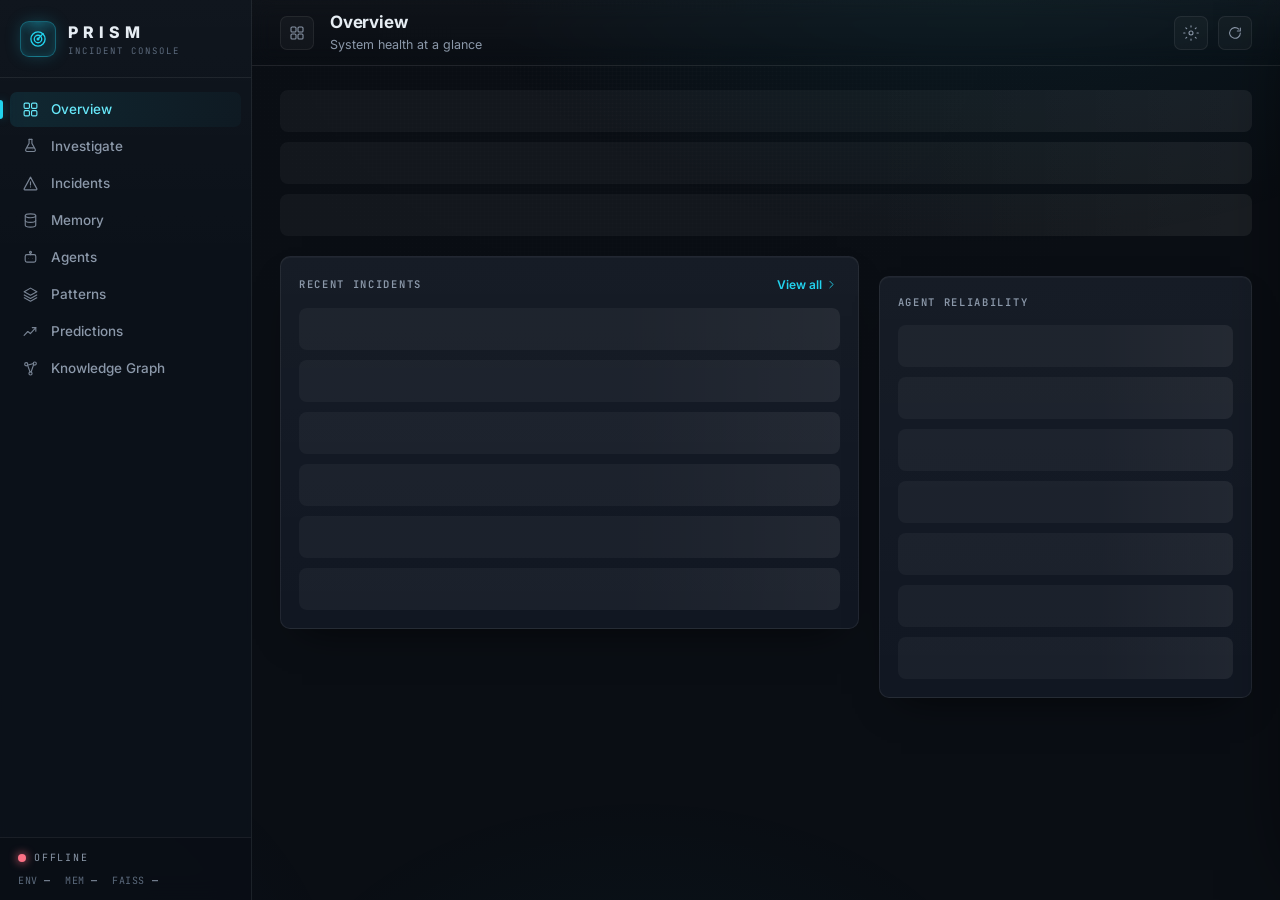
==== static/index.html @ fb2751cb "Initial commit with production hardening, job queue, and database migrations" ====
<!doctype html>
<html lang="en">
<head>
<meta charset="utf-8">
<meta name="viewport" content="width=device-width, initial-scale=1">
<title>PRISM — Incident Command Console</title>
<link rel="icon" href="data:image/svg+xml,%3Csvg xmlns='http://www.w3.org/2000/svg' viewBox='0 0 32 32'%3E%3Crect width='32' height='32' rx='7' fill='%230a0e14'/%3E%3Ccircle cx='16' cy='16' r='8.5' fill='none' stroke='%2322d3ee' stroke-width='2'/%3E%3Ccircle cx='16' cy='16' r='3' fill='%2322d3ee'/%3E%3C/svg%3E">
<link rel="preconnect" href="https://fonts.googleapis.com">
<link rel="preconnect" href="https://fonts.gstatic.com" crossorigin>
<link href="https://fonts.googleapis.com/css2?family=Inter:wght@400;500;600;700;800&family=JetBrains+Mono:wght@400;500;600;700&display=swap" rel="stylesheet">
<link rel="stylesheet" href="/static/styles.css">
</head>
<body>

<svg xmlns="http://www.w3.org/2000/svg" class="icons-def" aria-hidden="true">
  <symbol id="i-radar" viewBox="0 0 24 24">
    <circle cx="12" cy="12" r="8.5"/><circle cx="12" cy="12" r="4.5"/><circle cx="12" cy="12" r="1"/>
    <path d="M12 12 18 5.5"/>
  </symbol>
  <symbol id="i-overview" viewBox="0 0 24 24">
    <rect x="3" y="3" width="7.5" height="7.5" rx="1.6"/><rect x="13.5" y="3" width="7.5" height="7.5" rx="1.6"/>
    <rect x="3" y="13.5" width="7.5" height="7.5" rx="1.6"/><rect x="13.5" y="13.5" width="7.5" height="7.5" rx="1.6"/>
  </symbol>
  <symbol id="i-investigate" viewBox="0 0 24 24">
    <path d="M10 2v5.6L5.4 15.9A2 2 0 0 0 7.1 19h9.8a2 2 0 0 0 1.7-3.1L14 7.6V2"/>
    <path d="M10 2h4M7.4 14h9.2"/><circle cx="9.2" cy="16.6" r=".3" fill="currentColor" stroke="none"/>
    <circle cx="14.6" cy="16.6" r=".3" fill="currentColor" stroke="none"/>
  </symbol>
  <symbol id="i-incidents" viewBox="0 0 24 24">
    <path d="M12 3 21 19.6a1 1 0 0 1-.9 1.4H3.9a1 1 0 0 1-.9-1.4L12 3Z"/>
    <path d="M12 9.6V14"/><path d="M12 16.8h.01"/>
  </symbol>
  <symbol id="i-memory" viewBox="0 0 24 24">
    <ellipse cx="12" cy="5.4" rx="7.4" ry="2.7"/>
    <path d="M4.6 5.4v13.2c0 1.5 3.3 2.7 7.4 2.7s7.4-1.2 7.4-2.7V5.4"/>
    <path d="M4.6 12c0 1.5 3.3 2.7 7.4 2.7s7.4-1.2 7.4-2.7"/>
  </symbol>
  <symbol id="i-agents" viewBox="0 0 24 24">
    <rect x="4.5" y="8" width="15" height="10.5" rx="2.5"/>
    <path d="M12 8V5.7"/><circle cx="12" cy="4.6" r="1.4"/>
    <circle cx="9.2" cy="13" r=".4" fill="currentColor" stroke="none"/><circle cx="14.8" cy="13" r=".4" fill="currentColor" stroke="none"/>
  </symbol>
  <symbol id="i-patterns" viewBox="0 0 24 24">
    <path d="m12 3 9 5-9 5-9-5 9-5Z"/><path d="m3.2 12.6 8.8 4.9 8.8-4.9"/><path d="m3.2 16.6 8.8 4.9 8.8-4.9"/>
  </symbol>
  <symbol id="i-predictions" viewBox="0 0 24 24">
    <path d="M3 17.5 8.2 12l3.6 2.9L19.5 6.5"/>
    <path d="M14.5 6.5h5v5"/>
  </symbol>
  <symbol id="i-graph" viewBox="0 0 24 24">
    <circle cx="6" cy="6" r="2.2"/><circle cx="18" cy="5" r="2.2"/><circle cx="12" cy="19" r="2.2"/>
    <path d="M7.6 7.4 16.3 4.9M7.9 7.5l3.4 9.3M16.4 6.6l-3.4 10"/>
  </symbol>
  <symbol id="i-copy" viewBox="0 0 24 24">
    <rect x="9" y="9" width="11" height="11" rx="2.2"/><path d="M5 15V6.5A2.5 2.5 0 0 1 7.5 4H16"/>
  </symbol>
  <symbol id="i-close" viewBox="0 0 24 24"><path d="m6 6 12 12M18 6 6 18"/></symbol>
  <symbol id="i-search" viewBox="0 0 24 24"><circle cx="11" cy="11" r="6.5"/><path d="m16 16 4.5 4.5"/></symbol>
  <symbol id="i-check" viewBox="0 0 24 24"><path d="m4.5 12.5 5 5 10-11"/></symbol>
  <symbol id="i-run" viewBox="0 0 24 24"><path d="M7.5 4.8 19 12 7.5 19.2V4.8Z" fill="currentColor" stroke="none"/></symbol>
  <symbol id="i-refresh" viewBox="0 0 24 24"><path d="M20 12a8 8 0 1 1-2.3-5.7"/><path d="M20 4.5V9h-4.5"/></symbol>
  <symbol id="i-chevron" viewBox="0 0 24 24"><path d="m9 6 6 6-6 6"/></symbol>
  <symbol id="i-plus" viewBox="0 0 24 24"><path d="M12 5v14M5 12h14"/></symbol>
  <symbol id="i-arrow" viewBox="0 0 24 24"><path d="M7 17 17 7M8 7h9v9"/></symbol>
  <symbol id="i-alert" viewBox="0 0 24 24"><path d="M12 4 20.5 19.2a.8.8 0 0 1-.7 1.3H4.2a.8.8 0 0 1-.7-1.3L12 4Z"/><path d="M12 10v4"/><path d="M12 17h.01"/></symbol>
  <symbol id="i-activity" viewBox="0 0 24 24"><path d="M3 12h4l2.5-6 4.5 12L17 12h4"/></symbol>
</svg>

<div class="app">
  <!-- ============ SIDEBAR ============ -->
  <aside class="sidebar" id="sidebar">
    <div class="brand">
      <span class="brand-mark"><svg class="ic"><use href="#i-radar"/></svg></span>
      <span class="brand-txt">
        <span class="brand-name">PRISM</span>
        <span class="brand-sub">INCIDENT CONSOLE</span>
      </span>
    </div>

    <nav class="nav" id="nav" aria-label="Primary">
      <button class="nav-item active" data-route="overview"><svg class="ic"><use href="#i-overview"/></svg><span>Overview</span></button>
      <button class="nav-item" data-route="investigate"><svg class="ic"><use href="#i-investigate"/></svg><span>Investigate</span></button>
      <button class="nav-item" data-route="incidents"><svg class="ic"><use href="#i-incidents"/></svg><span>Incidents</span></button>
      <button class="nav-item" data-route="memory"><svg class="ic"><use href="#i-memory"/></svg><span>Memory</span></button>
      <button class="nav-item" data-route="agents"><svg class="ic"><use href="#i-agents"/></svg><span>Agents</span></button>
      <button class="nav-item" data-route="patterns"><svg class="ic"><use href="#i-patterns"/></svg><span>Patterns</span></button>
      <button class="nav-item" data-route="predictions"><svg class="ic"><use href="#i-predictions"/></svg><span>Predictions</span></button>
      <button class="nav-item" data-route="kg"><svg class="ic"><use href="#i-graph"/></svg><span>Knowledge Graph</span></button>
    </nav>

    <div class="side-foot" id="side-status">
      <div class="side-status-row">
        <span class="status-dot idle"></span>
        <span class="status-label">CONNECTING</span>
      </div>
      <div class="side-status-meta">
        <span>ENV <b id="ss-env">—</b></span>
        <span>MEM <b id="ss-mem">—</b></span>
        <span>FAISS <b id="ss-faiss">—</b></span>
      </div>
    </div>
  </aside>
  <div class="nav-backdrop" id="nav-backdrop"></div>

  <!-- ============ MAIN ============ -->
  <main class="main">
    <header class="topbar">
      <button class="icon-btn menu-btn" id="nav-toggle" aria-label="Toggle navigation"><svg class="ic"><use href="#i-overview"/></svg></button>
      <div class="topbar-titles">
        <h1 class="view-title" id="view-title">Overview</h1>
        <p class="view-sub" id="view-sub">System health at a glance</p>
      </div>
      <div class="topbar-actions" id="topbar-actions">
        <button class="icon-btn" id="btn-settings" title="Settings / API Key" aria-label="Settings">
          <svg class="ic" viewBox="0 0 24 24" fill="none" stroke="currentColor" stroke-width="1.8"><circle cx="12" cy="12" r="3"/><path d="M12 1v2M12 21v2M4.2 4.2l1.4 1.4M18.4 18.4l1.4 1.4M1 12h2M21 12h2M4.2 19.8l1.4-1.4M18.4 5.6l1.4-1.4"/></svg>
        </button>
      </div>
    </header>

    <div class="content">

      <!-- ===== OVERVIEW ===== -->
      <section class="view active" data-view="overview" id="view-overview">
        <div class="stats-grid" id="ov-stats"></div>
        <div class="grid-2">
          <div class="panel">
            <div class="panel-head">
              <span class="sec-label">Recent incidents</span>
              <button class="link link-sm" data-go="incidents">View all <svg class="ic"><use href="#i-chevron"/></svg></button>
            </div>
            <div class="table-wrap"><div id="ov-incidents" class="skeleton-rows" aria-busy="true"></div></div>
          </div>
          <div class="panel">
            <div class="panel-head"><span class="sec-label">Agent reliability</span></div>
            <div id="ov-agents" class="skeleton-rows" aria-busy="true"></div>
          </div>
        </div>
      </section>

      <!-- ===== INVESTIGATE ===== -->
      <section class="view" data-view="investigate" id="view-investigate">
        <div id="inv-form-wrap">
          <div class="panel form-panel">
            <div class="panel-head">
              <span class="sec-label">New incident</span>
              <span class="hint">Select a preset scenario or customize fields — hit run to launch.</span>
            </div>
            <div class="scenario-presets" id="scenario-presets">
              <span class="preset-label">SCENARIOS:</span>
              <button type="button" class="preset-pill" data-preset="memory">🔥 Memory / OOM</button>
              <button type="button" class="preset-pill" data-preset="db_pool">⏱ DB Pool Exhaustion</button>
              <button type="button" class="preset-pill" data-preset="gateway_504">🌐 502/504 Spike</button>
              <button type="button" class="preset-pill" data-preset="cpu_hot">📈 CPU Saturation</button>
              <button type="button" class="preset-pill" data-preset="cascade">🔄 Cascading Auth</button>
            </div>
            <div class="form-grid">
              <label class="field span-2">
                <span class="field-label">Title</span>
                <input id="inv-title" type="text" spellcheck="false" placeholder="e.g. Payments API error rate spike">
              </label>
              <label class="field">
                <span class="field-label">Severity</span>
                <select id="inv-severity">
                  <option value="P0">P0 — Critical</option>
                  <option value="P1">P1 — High</option>
                  <option value="P2" selected>P2 — Medium</option>
                  <option value="P3">P3 — Low</option>
                  <option value="P4">P4 — Info</option>
                </select>
              </label>
              <label class="field">
                <span class="field-label">Incident type</span>
                <select id="inv-type">
                  <option value="error_rate" selected>error_rate</option>
                  <option value="latency">latency</option>
                  <option value="availability">availability</option>
                  <option value="data">data</option>
                  <option value="security">security</option>
                </select>
              </label>
              <div class="field span-2">
                <span class="field-label">Affected services</span>
                <div class="tag-input" id="inv-services"></div>
              </div>
              <label class="field span-2">
                <span class="field-label">Raw logs <span class="field-note">one line per entry</span></span>
                <textarea id="inv-logs" rows="6" spellcheck="false" placeholder="<TS> ERROR payment-svc: ..."></textarea>
              </label>
              <label class="field">
                <span class="field-label">Metrics <span class="field-note">JSON</span></span>
                <textarea id="inv-metrics" rows="4" spellcheck="false" placeholder='{ "error_rate": 0.35 }'></textarea>
              </label>
              <label class="field">
                <span class="field-label">Traces <span class="field-note">JSON array</span></span>
                <textarea id="inv-traces" rows="4" spellcheck="false" placeholder='[ ]'></textarea>
              </label>
            </div>
            <div class="form-actions">
              <span class="hint">Runs the full agentic pipeline — persists incident, deploys agents, builds causal graph, confidence, consensus, explanation, learning.</span>
              <button class="btn btn-primary" id="inv-run"><svg class="ic"><use href="#i-run"/></svg>Run investigation</button>
            </div>
          </div>
        </div>

        <div id="inv-run-wrap" class="hidden">
          <div class="panel run-panel">
            <div class="run-head">
              <div>
                <div class="sec-label">Live investigation</div>
                <div class="run-title" id="run-title"></div>
              </div>
              <div class="run-clock" id="run-clock">00:00</div>
            </div>
            <div class="run-body">
              <ol class="pipeline" id="pipeline"></ol>
              <div class="log-stream-wrap">
                <div class="sec-label">Agent output</div>
                <div class="log-stream mono" id="log-stream"></div>
              </div>
            </div>
          </div>
          <div id="verdict-wrap" class="hidden"></div>
        </div>
      </section>

      <!-- ===== INCIDENTS ===== -->
      <section class="view" data-view="incidents" id="view-incidents">
        <div class="toolbar">
          <div class="search">
            <svg class="ic"><use href="#i-search"/></svg>
            <input id="inc-search" type="text" placeholder="Search incidents…" autocomplete="off">
          </div>
          <div class="seg" id="inc-sev-filter" role="group" aria-label="Severity filter"></div>
          <div class="seg" id="inc-status-filter" role="group" aria-label="Status filter"></div>
          <button class="icon-btn" id="inc-refresh" title="Refresh"><svg class="ic"><use href="#i-refresh"/></svg></button>
        </div>
        <div class="panel">
          <div class="panel-head">
            <span class="sec-label">Incidents</span>
            <span class="hint" id="inc-count"></span>
          </div>
          <div class="table-wrap">
            <div id="inc-list" class="skeleton-rows" aria-busy="true"></div>
          </div>
        </div>
      </section>

      <!-- ===== MEMORY ===== -->
      <section class="view" data-view="memory" id="view-memory">
        <div class="panel memory-hero">
          <div class="memory-glow"></div>
          <div class="memory-stats">
            <div class="stat-mini"><span class="stat-mini-num mono" id="mem-size">—</span><span class="stat-mini-label">MEMORY HITS</span></div>
            <div class="stat-mini"><span class="stat-mini-num mono" id="mem-faiss">—</span><span class="stat-mini-label">FAISS INDEX</span></div>
          </div>
          <div class="memory-search">
            <svg class="ic"><use href="#i-search"/></svg>
            <input id="mem-search" type="text" placeholder="Semantic search over incident memory…  e.g. payment timeout" autocomplete="off">
            <kbd class="kbd">Enter</kbd>
          </div>
          <p class="memory-sub">Similar past incidents are retrieved by embedding similarity and returned with a match score.</p>
        </div>
        <div id="memory-results"></div>
      </section>

      <!-- ===== AGENTS ===== -->
      <section class="view" data-view="agents" id="view-agents">
        <div id="agent-grid" class="agent-grid skeleton-rows" aria-busy="true"></div>
      </section>

      <!-- ===== PATTERNS ===== -->
      <section class="view" data-view="patterns" id="view-patterns">
        <div class="grid-2">
          <div class="panel">
            <div class="panel-head">
              <span class="sec-label">Pending approval</span>
              <span class="pill pill-warn" id="pat-pending-count">0</span>
            </div>
            <div id="pat-pending" class="list-stack" aria-busy="true"></div>
          </div>
          <div class="panel">
            <div class="panel-head"><span class="sec-label">Approved</span></div>
            <div id="pat-approved" class="list-stack" aria-busy="true"></div>
          </div>
        </div>
        <div class="panel">
          <div class="panel-head"><span class="sec-label">Match logs against approved patterns</span></div>
          <div class="match-tool">
            <textarea id="pat-logs" rows="5" spellcheck="false" placeholder="Paste raw log lines, one per row…"></textarea>
            <div class="form-actions">
              <span class="hint">Each line is matched against approved signatures via regex / hash.</span>
              <button class="btn btn-primary" id="pat-match"><svg class="ic"><use href="#i-search"/></svg>Match</button>
            </div>
          </div>
          <div id="pat-match-results"></div>
        </div>
      </section>

      <!-- ===== PREDICTIONS ===== -->
      <section class="view" data-view="predictions" id="view-predictions">
        <div class="toolbar">
          <div class="toolbar-info">
            <span class="sec-label">Forecast</span>
            <span class="hint" id="pred-meta">Predictions from historical recurrence + trend analysis.</span>
          </div>
          <button class="btn btn-primary" id="pred-run"><svg class="ic"><use href="#i-run"/></svg>Run predictions</button>
        </div>
        <div id="pred-list" class="pred-list skeleton-rows" aria-busy="true"></div>
      </section>

      <!-- ===== KNOWLEDGE GRAPH ===== -->
      <section class="view" data-view="kg" id="view-kg">
        <div class="panel">
          <div class="panel-head">
            <span class="sec-label">Service subgraph</span>
            <span class="hint">Render the Neo4j neighborhood for one or more services.</span>
          </div>
          <div class="kg-toolbar">
            <div class="tag-input" id="kg-services" style="flex:1"></div>
            <button class="btn btn-primary" id="kg-build"><svg class="ic"><use href="#i-graph"/></svg>Build subgraph</button>
          </div>
          <div class="kg-stage" id="kg-stage">
            <div class="kg-empty" id="kg-empty">
              <svg class="ic"><use href="#i-graph"/></svg>
              <p>No relationships found for the selected services.</p>
            </div>
            <div class="kg-canvas hidden" id="kg-canvas">
              <div class="kg-canvas-controls">
                <button class="icon-btn" id="kg-zoom-in" title="Zoom in">+</button>
                <button class="icon-btn" id="kg-zoom-out" title="Zoom out">-</button>
                <button class="icon-btn" id="kg-zoom-reset" title="Reset view">⟲</button>
                <span class="kg-drag-hint">Drag nodes · Scroll to zoom</span>
              </div>
              <svg id="kg-svg" class="kg-svg"></svg>
              <div class="kg-node-inspector hidden" id="kg-node-inspector"></div>
              <div class="kg-legend" id="kg-legend"></div>
            </div>
          </div>
        </div>
        <div class="grid-3">
          <div class="panel">
            <div class="panel-head"><span class="sec-label">Upsert service</span></div>
            <div class="kg-form">
              <input id="kg-svc-name" type="text" placeholder="service name">
              <input id="kg-svc-team" type="text" placeholder="team (optional)">
              <select id="kg-svc-tier"><option value="">tier (optional)</option><option>critical</option><option>standard</option><option>best-effort</option></select>
              <button class="btn btn-ghost" id="kg-svc-add">Create / update</button>
            </div>
          </div>
          <div class="panel">
            <div class="panel-head"><span class="sec-label">Upsert API</span></div>
            <div class="kg-form">
              <input id="kg-api-path" type="text" placeholder="/v1/charge">
              <input id="kg-api-method" type="text" value="GET" placeholder="method">
              <input id="kg-api-service" type="text" placeholder="service (optional)">
              <button class="btn btn-ghost" id="kg-api-add">Create / update</button>
            </div>
          </div>
          <div class="panel">
            <div class="panel-head"><span class="sec-label">Add dependency</span></div>
            <div class="kg-form">
              <input id="kg-dep-name" type="text" placeholder="depends-on (from)">
              <input id="kg-dep-target" type="text" placeholder="dependency (to)">
              <button class="btn btn-ghost" id="kg-dep-add">Link services</button>
            </div>
          </div>
        </div>
      </section>

    </div>
  </main>
</div>

<!-- ============ TOASTS ============ -->
<div class="toast-wrap" id="toasts" aria-live="polite"></div>

<!-- ============ INCIDENT DETAIL DRAWER ============ -->
<div class="drawer-backdrop" id="drawer-backdrop"></div>
<aside class="drawer" id="incident-drawer" role="dialog" aria-modal="true" aria-label="Incident detail">
  <div id="drawer-body"></div>
</aside>

<script src="/static/app.js"></script>

<!-- Settings modal -->
<div class="modal-backdrop hidden" id="settings-modal" role="dialog" aria-modal="true" aria-labelledby="settings-title">
  <div class="modal panel">
    <div class="panel-head">
      <span class="sec-label" id="settings-title">Settings</span>
      <button class="icon-btn" id="settings-close" aria-label="Close">&times;</button>
    </div>
    <div class="form-grid" style="padding:1rem 1.25rem 1.5rem">
      <label class="field span-2">
        <span class="field-label">API Key <span class="hint">(X-API-Key header for authenticated endpoints)</span></span>
        <input id="settings-api-key" type="password" spellcheck="false" placeholder="Paste your API key" autocomplete="off">
      </label>
      <div class="field span-2" style="display:flex;gap:.75rem;align-items:center">
        <button class="btn primary" id="settings-save">Save</button>
        <button class="btn ghost" id="settings-clear">Clear</button>
        <span class="hint" id="settings-status"></span>
      </div>
    </div>
  </div>
</div>

</body>
</html>
---- static/styles.css ----
/* ============================================================
   PRISM — Incident Command Console
   Dark observability command center
   ============================================================ */

/* ---------- Tokens ---------- */
:root {
  --bg: #0a0e14;
  --surface: #111722;
  --surface-2: #161e2b;
  --surface-3: #1b2534;
  --border: rgba(255, 255, 255, 0.07);
  --border-strong: rgba(255, 255, 255, 0.13);
  --text: #e6edf3;
  --text-dim: #8b98a9;
  --text-faint: #5c6b7d;
  --accent: #22d3ee;
  --accent-strong: #67e8f9;
  --accent-ink: #06222b;
  --accent-glow: rgba(34, 211, 238, 0.35);
  --accent-tint: rgba(34, 211, 238, 0.1);
  --ok: #34d399;
  --ok-tint: rgba(52, 211, 153, 0.12);
  --warn: #fbbf24;
  --warn-tint: rgba(251, 191, 36, 0.12);
  --bad: #fb7185;
  --bad-tint: rgba(251, 113, 133, 0.12);
  --orange: #fb923c;
  --orange-tint: rgba(251, 146, 60, 0.12);
  --slate: #8b98a9;
  --slate-tint: rgba(139, 152, 169, 0.12);

  --mono: "JetBrains Mono", ui-monospace, SFMono-Regular, "SF Mono", Menlo, Consolas, monospace;
  --sans: "Inter", system-ui, -apple-system, "Segoe UI", Roboto, Helvetica, Arial, sans-serif;

  --radius: 10px;
  --radius-sm: 7px;
  --sidebar-w: 252px;
  --topbar-h: 66px;
  --font-sm: 12.5px;
  --font-xs: 11px;
  --shadow: 0 1px 0 rgba(255, 255, 255, 0.03) inset,
            0 18px 40px -22px rgba(0, 0, 0, 0.75);
}

/* ---------- Reset / base ---------- */
* { box-sizing: border-box; margin: 0; padding: 0; }

html, body { height: 100%; }

body {
  background: var(--bg);
  color: var(--text);
  font-family: var(--sans);
  font-size: 14px;
  line-height: 1.5;
  -webkit-font-smoothing: antialiased;
  text-rendering: optimizeLegibility;
  overflow-x: hidden;
}

body::before {
  content: "";
  position: fixed;
  inset: 0;
  z-index: 0;
  pointer-events: none;
  background:
    radial-gradient(900px 520px at 78% -8%, rgba(34, 211, 238, 0.07), transparent 62%),
    radial-gradient(760px 560px at -8% 112%, rgba(59, 130, 246, 0.055), transparent 60%),
    radial-gradient(600px 420px at 50% 118%, rgba(34, 211, 238, 0.035), transparent 65%);
}

body::after {
  content: "";
  position: fixed;
  inset: 0;
  z-index: 0;
  pointer-events: none;
  background-image:
    repeating-linear-gradient(0deg, rgba(255, 255, 255, 0.013) 0 1px, transparent 1px 4px),
    repeating-linear-gradient(90deg, rgba(255, 255, 255, 0.012) 0 1px, transparent 1px 4px);
  -webkit-mask-image: radial-gradient(900px 700px at 50% 0%, #000, transparent 78%);
  mask-image: radial-gradient(900px 700px at 50% 0%, #000, transparent 78%);
}

::selection { background: rgba(34, 211, 238, 0.28); color: #fff; }

button { font-family: inherit; cursor: pointer; }
input, select, textarea { font-family: inherit; color: var(--text); }
input::placeholder, textarea::placeholder { color: var(--text-faint); }

.mono { font-family: var(--mono); }

/* Scrollbars */
::-webkit-scrollbar { width: 10px; height: 10px; }
::-webkit-scrollbar-thumb { background: rgba(255, 255, 255, 0.1); border-radius: 8px; border: 3px solid transparent; background-clip: content-box; }
::-webkit-scrollbar-thumb:hover { background: rgba(255, 255, 255, 0.18); background-clip: content-box; border: 3px solid transparent; }
::-webkit-scrollbar-track { background: transparent; }
::-webkit-scrollbar-corner { background: transparent; }

.hidden { display: none !important; }

.icons-def { position: absolute; width: 0; height: 0; overflow: hidden; }

/* ---------- Icons ---------- */
.ic { width: 18px; height: 18px; flex: none; fill: none; stroke: currentColor; stroke-width: 1.6; stroke-linecap: round; stroke-linejoin: round; }

/* ---------- App shell ---------- */
.app { position: relative; z-index: 1; display: flex; min-height: 100vh; }

/* ---------- Sidebar ---------- */
.sidebar {
  position: fixed;
  inset: 0 auto 0 0;
  width: var(--sidebar-w);
  display: flex;
  flex-direction: column;
  background: linear-gradient(180deg, rgba(255, 255, 255, 0.02), transparent 30%), rgba(13, 18, 27, 0.92);
  border-right: 1px solid var(--border);
  backdrop-filter: blur(14px);
  -webkit-backdrop-filter: blur(14px);
  z-index: 40;
}

.brand {
  display: flex;
  align-items: center;
  gap: 12px;
  padding: 20px 20px 18px;
  border-bottom: 1px solid var(--border);
}

.brand-mark {
  width: 36px;
  height: 36px;
  display: grid;
  place-items: center;
  color: var(--accent);
  border: 1px solid rgba(34, 211, 238, 0.35);
  border-radius: 9px;
  background:
    radial-gradient(28px 22px at 50% 0%, rgba(34, 211, 238, 0.22), transparent 70%),
    var(--accent-tint);
  box-shadow: 0 0 18px -4px var(--accent-glow), inset 0 0 10px -4px var(--accent-glow);
}
.brand-mark .ic { width: 20px; height: 20px; animation: radar-pulse 3.2s ease-in-out infinite; }

@keyframes radar-pulse {
  0%, 100% { opacity: 1; }
  50% { opacity: 0.72; }
}

.brand-name {
  display: block;
  font-weight: 800;
  font-size: 16px;
  letter-spacing: 0.32em;
  color: var(--text);
}
.brand-sub {
  display: block;
  font-family: var(--mono);
  font-size: 9px;
  letter-spacing: 0.22em;
  color: var(--text-faint);
  margin-top: 1px;
}

.nav { flex: 1; padding: 14px 10px; overflow-y: auto; }

.nav-item {
  display: flex;
  align-items: center;
  gap: 12px;
  width: 100%;
  padding: 9px 12px;
  margin-bottom: 2px;
  border: 0;
  background: transparent;
  border-radius: var(--radius-sm);
  color: var(--text-dim);
  font-size: 13.5px;
  font-weight: 500;
  position: relative;
  transition: color 0.16s ease, background 0.16s ease;
  text-align: left;
}
.nav-item .ic { width: 17px; height: 17px; opacity: 0.85; }
.nav-item:hover { color: var(--text); background: rgba(255, 255, 255, 0.035); }
.nav-item:focus-visible { outline: 2px solid var(--accent); outline-offset: -2px; }
.nav-item.active {
  color: var(--accent-strong);
  background: linear-gradient(90deg, var(--accent-tint), rgba(34, 211, 238, 0.03));
}
.nav-item.active::before {
  content: "";
  position: absolute;
  left: -10px;
  top: 8px;
  bottom: 8px;
  width: 3px;
  border-radius: 0 3px 3px 0;
  background: var(--accent);
  box-shadow: 0 0 10px var(--accent-glow);
}
.nav-item.active .ic { opacity: 1; }

.side-foot {
  padding: 12px 18px;
  border-top: 1px solid var(--border);
  background: rgba(0, 0, 0, 0.16);
}
.side-status-row { display: flex; align-items: center; gap: 8px; }
.status-dot {
  width: 8px; height: 8px; border-radius: 50%;
  background: var(--text-faint);
  flex: none;
}
.status-dot.ok { background: var(--ok); box-shadow: 0 0 10px var(--ok); animation: blink 2.4s ease-in-out infinite; }
.status-dot.err { background: var(--bad); box-shadow: 0 0 10px var(--bad); }
.status-dot.warn { background: var(--warn); box-shadow: 0 0 10px var(--warn); }
.status-dot.idle { animation: blink 1.4s ease-in-out infinite; }

@keyframes blink { 0%, 100% { opacity: 1; } 50% { opacity: 0.35; } }

.status-label {
  font-family: var(--mono);
  font-size: 10px;
  letter-spacing: 0.18em;
  color: var(--text-dim);
}
.side-status-meta {
  display: flex;
  gap: 14px;
  margin-top: 8px;
  font-family: var(--mono);
  font-size: 10px;
  color: var(--text-faint);
  letter-spacing: 0.06em;
}
.side-status-meta b { color: var(--text-dim); font-weight: 500; }

.nav-backdrop { display: none; }

/* ---------- Main / topbar ---------- */
.main {
  flex: 1;
  min-width: 0;
  margin-left: var(--sidebar-w);
  display: flex;
  flex-direction: column;
}

.topbar {
  height: var(--topbar-h);
  display: flex;
  align-items: center;
  gap: 16px;
  padding: 0 28px;
  border-bottom: 1px solid var(--border);
  background: linear-gradient(180deg, rgba(255, 255, 255, 0.022), transparent);
  position: sticky;
  top: 0;
  z-index: 30;
  backdrop-filter: blur(10px);
  -webkit-backdrop-filter: blur(10px);
}

.menu-btn { display: none; }

.view-title { font-size: 17px; font-weight: 700; letter-spacing: -0.01em; }
.view-sub { font-size: 12.5px; color: var(--text-dim); margin-top: 1px; }

.topbar-actions { margin-left: auto; display: flex; align-items: center; gap: 10px; }

/* ---------- Content / views ---------- */
.content { padding: 24px 28px 60px; max-width: 1320px; width: 100%; margin: 0 auto; }

.view { display: none; }
.view.active { display: block; animation: viewIn 0.34s cubic-bezier(0.22, 1, 0.36, 1); }

@keyframes viewIn {
  from { opacity: 0; transform: translateY(8px); }
  to { opacity: 1; transform: none; }
}

/* ---------- Panels & surfaces ---------- */
.panel {
  background: linear-gradient(180deg, rgba(255, 255, 255, 0.02), rgba(255, 255, 255, 0)), var(--surface);
  border: 1px solid var(--border);
  border-radius: var(--radius);
  box-shadow: var(--shadow);
  padding: 18px;
}
.panel + .panel { margin-top: 20px; }

.panel-head {
  display: flex;
  align-items: center;
  justify-content: space-between;
  gap: 12px;
  margin-bottom: 14px;
}

.sec-label {
  font-family: var(--mono);
  font-size: 10.5px;
  font-weight: 600;
  letter-spacing: 0.16em;
  text-transform: uppercase;
  color: var(--text-dim);
}

.hint { font-size: 12px; color: var(--text-faint); }

.grid-2 { display: grid; grid-template-columns: 1.55fr 1fr; gap: 20px; margin-top: 20px; align-items: start; }
.grid-3 { display: grid; grid-template-columns: repeat(3, 1fr); gap: 20px; margin-top: 20px; }

/* ---------- Buttons ---------- */
.btn {
  display: inline-flex;
  align-items: center;
  gap: 8px;
  padding: 9px 16px;
  border-radius: var(--radius-sm);
  font-size: 13px;
  font-weight: 600;
  border: 1px solid transparent;
  transition: transform 0.12s ease, box-shadow 0.18s ease, background 0.18s ease, border-color 0.18s ease, color 0.18s ease;
  white-space: nowrap;
}
.btn:active { transform: translateY(1px); }
.btn:disabled { opacity: 0.55; cursor: not-allowed; }

.btn-primary {
  background: linear-gradient(180deg, var(--accent-strong), var(--accent));
  color: var(--accent-ink);
  box-shadow: 0 0 0 1px rgba(34, 211, 238, 0.4), 0 8px 24px -10px var(--accent-glow);
}
.btn-primary:hover:not(:disabled) { box-shadow: 0 0 0 1px rgba(34, 211, 238, 0.55), 0 10px 30px -8px var(--accent-glow); }
.btn-primary:focus-visible { outline: 2px solid var(--accent-strong); outline-offset: 2px; }

.btn-ghost {
  background: rgba(255, 255, 255, 0.03);
  border-color: var(--border-strong);
  color: var(--text);
}
.btn-ghost:hover:not(:disabled) { background: rgba(255, 255, 255, 0.06); border-color: rgba(255, 255, 255, 0.2); }

.icon-btn {
  display: grid;
  place-items: center;
  width: 34px;
  height: 34px;
  border-radius: var(--radius-sm);
  border: 1px solid var(--border);
  background: rgba(255, 255, 255, 0.03);
  color: var(--text-dim);
  transition: color 0.16s ease, background 0.16s ease, border-color 0.16s ease;
}
.icon-btn:hover { color: var(--text); border-color: var(--border-strong); background: rgba(255, 255, 255, 0.06); }
.icon-btn:focus-visible { outline: 2px solid var(--accent); outline-offset: 2px; }
.icon-btn .ic { width: 16px; height: 16px; }

.link {
  display: inline-flex;
  align-items: center;
  gap: 3px;
  background: none;
  border: 0;
  color: var(--accent);
  font-size: 12.5px;
  font-weight: 600;
  padding: 2px;
}
.link .ic { width: 13px; height: 13px; }
.link:hover { text-decoration: underline; }
.link-sm { font-size: 12px; }

/* ---------- Forms ---------- */
.field { display: flex; flex-direction: column; gap: 6px; min-width: 0; }
.field-label { font-size: 12px; font-weight: 600; color: var(--text-dim); }
.field-note { font-family: var(--mono); font-size: 10px; color: var(--text-faint); font-weight: 400; }

input[type="text"], input[type="search"], textarea, select {
  background: rgba(0, 0, 0, 0.28);
  border: 1px solid var(--border);
  border-radius: var(--radius-sm);
  padding: 9px 12px;
  font-size: 13px;
  transition: border-color 0.16s ease, box-shadow 0.16s ease;
  width: 100%;
  color: var(--text);
}
input:focus-visible, textarea:focus-visible, select:focus-visible {
  outline: none;
  border-color: rgba(34, 211, 238, 0.5);
  box-shadow: 0 0 0 3px rgba(34, 211, 238, 0.12);
}
textarea { resize: vertical; font-family: var(--mono); font-size: 12px; line-height: 1.6; }
select {
  appearance: none;
  background-image: url("data:image/svg+xml,%3Csvg xmlns='http://www.w3.org/2000/svg' viewBox='0 0 24 24' fill='none' stroke='%238b98a9' stroke-width='2' stroke-linecap='round' stroke-linejoin='round'%3E%3Cpath d='m6 9 6 6 6-6'/%3E%3C/svg%3E");
  background-repeat: no-repeat;
  background-position: right 10px center;
  background-size: 14px;
  padding-right: 32px;
}
select option { background: var(--surface-2); color: var(--text); }

.form-grid {
  display: grid;
  grid-template-columns: 1fr 1fr;
  gap: 16px;
}
.form-grid .span-2 { grid-column: span 2; }
.form-actions {
  display: flex;
  align-items: center;
  justify-content: space-between;
  gap: 16px;
  margin-top: 18px;
  padding-top: 16px;
  border-top: 1px solid var(--border);
}

/* Tag input */
.tag-input {
  display: flex;
  flex-wrap: wrap;
  gap: 6px;
  align-items: center;
  background: rgba(0, 0, 0, 0.28);
  border: 1px solid var(--border);
  border-radius: var(--radius-sm);
  padding: 6px 8px;
  min-height: 40px;
  transition: border-color 0.16s ease, box-shadow 0.16s ease;
}
.tag-input:focus-within {
  border-color: rgba(34, 211, 238, 0.5);
  box-shadow: 0 0 0 3px rgba(34, 211, 238, 0.12);
}
.tag {
  display: inline-flex;
  align-items: center;
  gap: 6px;
  font-family: var(--mono);
  font-size: 11.5px;
  color: var(--accent-strong);
  background: var(--accent-tint);
  border: 1px solid rgba(34, 211, 238, 0.22);
  padding: 3px 7px 3px 9px;
  border-radius: 6px;
}
.tag button {
  border: 0; background: none; color: rgba(103, 232, 249, 0.7);
  display: grid; place-items: center; padding: 0; width: 14px; height: 14px;
  border-radius: 3px;
}
.tag button:hover { color: #fff; background: rgba(251, 113, 133, 0.4); }
.tag-input input {
  flex: 1;
  min-width: 120px;
  border: 0;
  background: transparent;
  box-shadow: none !important;
  padding: 5px 4px;
  font-size: 12.5px;
}
.tag-input input:focus-visible { outline: none; }

/* ---------- Stat cards ---------- */
.stats-grid {
  display: grid;
  grid-template-columns: repeat(6, 1fr);
  gap: 14px;
}
.stat-card {
  position: relative;
  background: linear-gradient(180deg, rgba(255, 255, 255, 0.025), transparent), var(--surface);
  border: 1px solid var(--border);
  border-radius: var(--radius);
  padding: 14px 15px;
  box-shadow: var(--shadow);
  overflow: hidden;
  min-height: 86px;
  display: flex;
  flex-direction: column;
  justify-content: space-between;
  transition: border-color 0.2s ease, transform 0.2s ease;
}
.stat-card:hover { border-color: var(--border-strong); transform: translateY(-1px); }
.stat-card .stat-label {
  font-family: var(--mono);
  font-size: 10px;
  letter-spacing: 0.14em;
  text-transform: uppercase;
  color: var(--text-faint);
}
.stat-card .stat-value {
  font-size: 26px;
  font-weight: 700;
  letter-spacing: -0.02em;
  margin-top: 8px;
  font-variant-numeric: tabular-nums;
}
.stat-card .stat-foot { font-size: 11px; color: var(--text-faint); margin-top: 6px; }
.stat-card::before {
  content: "";
  position: absolute;
  left: 0; top: 0; bottom: 0;
  width: 2px;
  background: var(--text-faint);
  opacity: 0.5;
}
.stat-card.acc::before { background: var(--accent); box-shadow: 0 0 12px var(--accent-glow); opacity: 1; }
.stat-card.ok::before { background: var(--ok); box-shadow: 0 0 12px var(--ok); opacity: 1; }
.stat-card.warn::before { background: var(--warn); box-shadow: 0 0 12px var(--warn); opacity: 1; }
.stat-card.bad::before { background: var(--bad); box-shadow: 0 0 12px var(--bad); opacity: 1; }

/* ---------- Table ---------- */
.table-wrap { overflow-x: auto; border-radius: var(--radius-sm); }
.tbl { width: 100%; border-collapse: collapse; font-size: 13px; }
.tbl th {
  text-align: left;
  font-family: var(--mono);
  font-size: 10px;
  font-weight: 600;
  letter-spacing: 0.12em;
  text-transform: uppercase;
  color: var(--text-faint);
  padding: 9px 12px;
  border-bottom: 1px solid var(--border);
  white-space: nowrap;
}
.tbl td {
  padding: 11px 12px;
  border-bottom: 1px solid rgba(255, 255, 255, 0.045);
  vertical-align: middle;
}
.tbl tbody tr { cursor: pointer; transition: background 0.12s ease; }
.tbl tbody tr:hover { background: rgba(255, 255, 255, 0.032); }
.tbl tbody tr:last-child td { border-bottom: 0; }

.tbl-title { font-weight: 600; color: var(--text); }
.tbl-sub { font-family: var(--mono); font-size: 11px; color: var(--text-faint); margin-top: 2px; }

/* ---------- Pills, chips, badges ---------- */
.pill {
  display: inline-flex;
  align-items: center;
  gap: 6px;
  font-family: var(--mono);
  font-size: 10.5px;
  font-weight: 600;
  letter-spacing: 0.04em;
  padding: 3px 9px;
  border-radius: 999px;
  border: 1px solid;
  white-space: nowrap;
  text-transform: uppercase;
}

.pill-acc { color: var(--accent-strong); background: var(--accent-tint); border-color: rgba(34, 211, 238, 0.3); }
.pill-ok { color: var(--ok); background: var(--ok-tint); border-color: rgba(52, 211, 153, 0.3); }
.pill-warn { color: var(--warn); background: var(--warn-tint); border-color: rgba(251, 191, 36, 0.3); }
.pill-bad { color: var(--bad); background: var(--bad-tint); border-color: rgba(251, 113, 133, 0.3); }
.pill-slate { color: var(--slate); background: var(--slate-tint); border-color: rgba(139, 152, 169, 0.3); }
.pill-dim { color: var(--text-dim); background: rgba(255, 255, 255, 0.03); border-color: var(--border); }

.chip {
  display: inline-flex;
  align-items: center;
  gap: 6px;
  font-family: var(--mono);
  font-size: 11px;
  color: var(--text-dim);
  background: rgba(255, 255, 255, 0.045);
  border: 1px solid var(--border);
  border-radius: 6px;
  padding: 2px 8px;
  white-space: nowrap;
}
.chip::before { content: ""; width: 5px; height: 5px; border-radius: 50%; background: var(--accent); opacity: 0.85; }
.chips { display: flex; flex-wrap: wrap; gap: 5px; }

.impact-badge {
  font-family: var(--mono);
  font-size: 10px;
  font-weight: 600;
  text-transform: uppercase;
  letter-spacing: 0.06em;
  padding: 2px 8px;
  border-radius: 5px;
  border: 1px solid;
}
.impact-low { color: var(--ok); border-color: rgba(52, 211, 153, 0.35); background: var(--ok-tint); }
.impact-medium { color: var(--warn); border-color: rgba(251, 191, 36, 0.35); background: var(--warn-tint); }
.impact-high { color: var(--bad); border-color: rgba(251, 113, 133, 0.35); background: var(--bad-tint); }

/* Severity pills */
.sev-P0 { color: var(--bad); background: var(--bad-tint); border-color: rgba(251, 113, 133, 0.35); }
.sev-P1 { color: var(--orange); background: var(--orange-tint); border-color: rgba(251, 146, 60, 0.35); }
.sev-P2 { color: var(--warn); background: var(--warn-tint); border-color: rgba(251, 191, 36, 0.35); }
.sev-P3, .sev-P4 { color: var(--slate); background: var(--slate-tint); border-color: rgba(139, 152, 169, 0.35); }

/* ---------- Bars / meters ---------- */
.bar-track {
  height: 6px;
  border-radius: 4px;
  background: rgba(255, 255, 255, 0.06);
  overflow: hidden;
  position: relative;
}
.bar-fill {
  height: 100%;
  border-radius: 4px;
  background: linear-gradient(90deg, rgba(34, 211, 238, 0.55), var(--accent));
  box-shadow: 0 0 8px -1px var(--accent-glow);
  transition: width 0.9s cubic-bezier(0.22, 1, 0.36, 1);
  width: 0;
}
.bar-fill.ok { background: linear-gradient(90deg, rgba(52, 211, 153, 0.55), var(--ok)); box-shadow: 0 0 8px -1px var(--ok); }
.bar-fill.warn { background: linear-gradient(90deg, rgba(251, 191, 36, 0.55), var(--warn)); box-shadow: 0 0 8px -1px var(--warn); }
.bar-fill.bad { background: linear-gradient(90deg, rgba(251, 113, 133, 0.55), var(--bad)); box-shadow: 0 0 8px -1px var(--bad); }

.conf-meter { display: flex; flex-direction: column; gap: 8px; }
.conf-meter .conf-top {
  display: flex;
  justify-content: space-between;
  align-items: baseline;
  font-family: var(--mono);
  font-size: 12px;
  color: var(--text-dim);
}
.conf-meter .conf-num { font-size: 30px; font-weight: 700; color: var(--text); letter-spacing: -0.02em; font-variant-numeric: tabular-nums; }
.conf-meter .conf-num small { font-size: 15px; color: var(--text-faint); font-weight: 500; }

/* ---------- Skeleton ---------- */
.skeleton-rows { display: flex; flex-direction: column; gap: 10px; }
.skeleton {
  height: 42px;
  border-radius: 8px;
  background: linear-gradient(90deg, rgba(255, 255, 255, 0.04) 25%, rgba(255, 255, 255, 0.075) 45%, rgba(255, 255, 255, 0.04) 65%);
  background-size: 240% 100%;
  animation: shimmer 1.5s ease-in-out infinite;
}
@keyframes shimmer { 0% { background-position: 130% 0; } 100% { background-position: -130% 0; } }

/* ---------- Toast ---------- */
.toast-wrap {
  position: fixed;
  top: 18px;
  right: 18px;
  z-index: 100;
  display: flex;
  flex-direction: column;
  gap: 10px;
  width: min(360px, calc(100vw - 36px));
}
.toast {
  position: relative;
  display: flex;
  gap: 11px;
  align-items: flex-start;
  background: linear-gradient(180deg, rgba(255, 255, 255, 0.03), transparent), var(--surface-2);
  border: 1px solid var(--border-strong);
  border-radius: var(--radius);
  padding: 12px 14px 13px;
  box-shadow: 0 20px 50px -18px rgba(0, 0, 0, 0.85);
  animation: toastIn 0.28s cubic-bezier(0.22, 1, 0.36, 1);
  overflow: hidden;
  font-size: 13px;
}
@keyframes toastIn { from { opacity: 0; transform: translateX(20px); } to { opacity: 1; transform: none; } }
.toast.out { transition: opacity 0.25s ease, transform 0.25s ease; opacity: 0; transform: translateX(16px); }
.toast .ic { width: 17px; height: 17px; margin-top: 1px; }
.toast-success .ic { color: var(--ok); }
.toast-error .ic { color: var(--bad); }
.toast-info .ic { color: var(--accent); }
.toast-warn .ic { color: var(--warn); }
.toast-body { flex: 1; color: var(--text); }
.toast-body b { display: block; font-weight: 600; margin-bottom: 2px; }
.toast-body span { color: var(--text-dim); font-size: 12.5px; display: block; }
.toast .toast-close { background: none; border: 0; color: var(--text-faint); padding: 2px; align-self: flex-start; }
.toast .toast-close:hover { color: var(--text); }
.toast-progress {
  position: absolute;
  bottom: 0; left: 0; height: 2px;
  background: currentColor;
  opacity: 0.5;
  width: 100%;
  transform-origin: left;
  animation: toastbar linear forwards;
}
@keyframes toastbar { from { transform: scaleX(1); } to { transform: scaleX(0); } }

/* ---------- Drawer ---------- */
.drawer-backdrop {
  position: fixed;
  inset: 0;
  background: rgba(4, 7, 12, 0.62);
  backdrop-filter: blur(3px);
  -webkit-backdrop-filter: blur(3px);
  opacity: 0;
  pointer-events: none;
  transition: opacity 0.25s ease;
  z-index: 50;
}
.drawer-backdrop.open { opacity: 1; pointer-events: auto; }

.drawer {
  position: fixed;
  top: 0; right: 0; bottom: 0;
  width: min(600px, 100vw);
  background: linear-gradient(180deg, rgba(255, 255, 255, 0.02), transparent 24%), var(--surface);
  border-left: 1px solid var(--border-strong);
  box-shadow: -30px 0 80px -30px rgba(0, 0, 0, 0.9);
  transform: translateX(105%);
  transition: transform 0.32s cubic-bezier(0.22, 1, 0.36, 1);
  z-index: 60;
  overflow-y: auto;
  overflow-x: hidden;
}
.drawer.open { transform: none; }

.drawer-head {
  position: sticky;
  top: 0;
  z-index: 2;
  display: flex;
  align-items: center;
  gap: 12px;
  padding: 18px 22px;
  border-bottom: 1px solid var(--border);
  background: rgba(17, 23, 34, 0.92);
  backdrop-filter: blur(10px);
  -webkit-backdrop-filter: blur(10px);
}
.drawer-head .drawer-title { font-size: 16px; font-weight: 700; line-height: 1.3; }
.drawer-body { padding: 20px 22px 40px; }
.drawer-section { margin-top: 22px; }
.drawer-section > .sec-label { margin-bottom: 12px; display: block; }

.kv { display: grid; grid-template-columns: 108px 1fr; gap: 10px 14px; font-size: 12.5px; }
.kv dt { color: var(--text-faint); font-family: var(--mono); font-size: 10.5px; letter-spacing: 0.08em; text-transform: uppercase; padding-top: 2px; }
.kv dd { color: var(--text); min-width: 0; word-break: break-word; }

/* ---------- Copy affordance ---------- */
.mono-id {
  display: inline-flex;
  align-items: center;
  gap: 5px;
  font-family: var(--mono);
  font-size: 11.5px;
  color: var(--text-dim);
  background: rgba(255, 255, 255, 0.035);
  border: 1px solid var(--border);
  border-radius: 5px;
  padding: 2px 6px;
}
.mono-id .copy-btn {
  border: 0;
  background: none;
  color: var(--text-faint);
  display: grid;
  place-items: center;
  width: 15px; height: 15px;
  border-radius: 3px;
  opacity: 0;
  transition: opacity 0.14s ease, color 0.14s ease;
}
.mono-id:hover .copy-btn { opacity: 1; }
.copy-btn:hover { color: var(--accent); }
.copy-btn .ic { width: 13px; height: 13px; }
.mono-id.copied .copy-btn { color: var(--ok); opacity: 1; }

/* ---------- Empty / error states ---------- */
.empty-state {
  display: flex;
  flex-direction: column;
  align-items: center;
  justify-content: center;
  text-align: center;
  padding: 46px 20px;
  gap: 12px;
}
.empty-state .ic { width: 34px; height: 34px; color: var(--text-faint); opacity: 0.7; }
.empty-state p { color: var(--text-dim); font-size: 13px; max-width: 380px; }
.empty-state p b { color: var(--text); font-family: var(--mono); font-weight: 500; }
.empty-state .empty-title { font-weight: 600; color: var(--text); font-size: 14px; }

.error-state {
  display: flex;
  align-items: flex-start;
  gap: 12px;
  padding: 14px 16px;
  border-radius: var(--radius-sm);
  border: 1px solid rgba(251, 113, 133, 0.3);
  background: var(--bad-tint);
  color: var(--bad);
  font-size: 12.5px;
}
.error-state .ic { width: 17px; height: 17px; margin-top: 1px; flex: none; }
.error-state b { display: block; margin-bottom: 2px; }
.error-state span { color: var(--text-dim); }
.error-state .btn { margin-left: auto; }

/* ---------- Overview: agent reliability ---------- */
.agent-bar-list { display: flex; flex-direction: column; gap: 14px; }
.agent-bar-row .agent-row-top {
  display: flex;
  align-items: baseline;
  justify-content: space-between;
  gap: 10px;
  margin-bottom: 6px;
}
.agent-row-name { font-family: var(--mono); font-size: 12px; color: var(--text); }
.agent-row-meta { font-family: var(--mono); font-size: 10.5px; color: var(--text-faint); }
.agent-row-meta b { color: var(--text-dim); font-weight: 500; }

/* ---------- Investigate: pipeline ---------- */
.run-panel { background: linear-gradient(180deg, rgba(34, 211, 238, 0.035), transparent 34%), var(--surface); }
.run-head { display: flex; align-items: flex-start; justify-content: space-between; gap: 16px; margin-bottom: 18px; }
.run-title { font-size: 14.5px; font-weight: 600; margin-top: 4px; }
.run-clock {
  font-family: var(--mono);
  font-size: 20px;
  font-weight: 600;
  color: var(--accent-strong);
  font-variant-numeric: tabular-nums;
  letter-spacing: 0.04em;
}
.run-body { display: grid; grid-template-columns: 300px 1fr; gap: 20px; align-items: start; }

.pipeline { list-style: none; display: flex; flex-direction: column; }
.pipeline-step {
  position: relative;
  display: flex;
  align-items: center;
  gap: 12px;
  padding: 0 0 26px 0;
  color: var(--text-faint);
}
.pipeline-step::before {
  content: "";
  position: absolute;
  left: 11px;
  top: 26px;
  bottom: -2px;
  width: 2px;
  background: rgba(255, 255, 255, 0.06);
}
.pipeline-step:last-child { padding-bottom: 4px; }
.pipeline-step:last-child::before { display: none; }

.pipeline-dot {
  position: relative;
  width: 24px; height: 24px;
  border-radius: 50%;
  border: 1.5px solid rgba(255, 255, 255, 0.12);
  display: grid;
  place-items: center;
  background: var(--surface-2);
  flex: none;
  z-index: 1;
}
.pipeline-dot .ic { width: 12px; height: 12px; opacity: 0; }
.pipeline-step .pipe-label { font-size: 12.5px; font-weight: 600; letter-spacing: 0.01em; }
.pipeline-step .pipe-sub { font-family: var(--mono); font-size: 10.5px; color: var(--text-faint); margin-top: 1px; }

.pipeline-step.active { color: var(--text); }
.pipeline-step.active .pipeline-dot {
  border-color: var(--accent);
  box-shadow: 0 0 0 4px rgba(34, 211, 238, 0.12), 0 0 14px -2px var(--accent-glow);
  background: var(--accent-tint);
}
.pipeline-step.active .pipeline-dot::after {
  content: "";
  width: 7px; height: 7px;
  border-radius: 50%;
  background: var(--accent);
  animation: blink 1.1s ease-in-out infinite;
}
.pipeline-step.active::before { background: linear-gradient(180deg, var(--accent), rgba(34, 211, 238, 0.15)); }
.pipeline-step.active .pipe-label { color: var(--accent-strong); }

.pipeline-step.done { color: var(--text-dim); }
.pipeline-step.done .pipeline-dot { border-color: var(--ok); background: var(--ok-tint); }
.pipeline-step.done .pipeline-dot .ic { opacity: 1; color: var(--ok); }
.pipeline-step.done .pipe-label { color: var(--text-dim); }
.pipeline-step.done::before { background: rgba(52, 211, 153, 0.4); }

.log-stream-wrap { min-width: 0; }
.log-stream {
  font-size: 11px;
  line-height: 1.75;
  color: var(--text-dim);
  background: rgba(0, 0, 0, 0.3);
  border: 1px solid var(--border);
  border-radius: var(--radius-sm);
  padding: 12px 14px;
  height: 300px;
  overflow-y: auto;
  white-space: pre-wrap;
  word-break: break-all;
}
.log-stream .ls-time { color: var(--text-faint); }
.log-stream .ls-ok { color: var(--ok); }
.log-stream .ls-acc { color: var(--accent-strong); }
.log-stream .ls-warn { color: var(--warn); }
.log-stream .ls-dim { color: var(--text-faint); }
.log-stream::after {
  content: "▊";
  color: var(--accent);
  animation: blink 0.9s steps(2) infinite;
  margin-left: 2px;
}

/* ---------- Verdict ---------- */
.verdict {
  margin-top: 20px;
  position: relative;
  background: linear-gradient(180deg, rgba(34, 211, 238, 0.06), transparent 30%), var(--surface);
  border: 1px solid rgba(34, 211, 238, 0.25);
  border-radius: var(--radius);
  box-shadow: var(--shadow), 0 0 70px -24px var(--accent-glow);
  padding: 22px;
  animation: viewIn 0.5s cubic-bezier(0.22, 1, 0.36, 1);
  overflow: hidden;
}
.verdict::after {
  content: "";
  position: absolute;
  top: -70px; right: -70px;
  width: 220px; height: 220px;
  border-radius: 50%;
  background: radial-gradient(circle, rgba(34, 211, 238, 0.14), transparent 70%);
  pointer-events: none;
}
.verdict-head {
  display: flex;
  align-items: flex-start;
  justify-content: space-between;
  gap: 14px;
  margin-bottom: 20px;
  flex-wrap: wrap;
}
.verdict-status {
  display: inline-flex;
  align-items: center;
  gap: 8px;
  color: var(--ok);
  font-family: var(--mono);
  font-size: 11px;
  font-weight: 600;
  letter-spacing: 0.14em;
  text-transform: uppercase;
}
.verdict-status::before {
  content: "";
  width: 8px; height: 8px; border-radius: 50%;
  background: var(--ok);
  box-shadow: 0 0 10px var(--ok);
  animation: blink 2.4s ease-in-out infinite;
}
.verdict-title { font-size: 18px; font-weight: 700; margin-top: 8px; letter-spacing: -0.01em; }

.root-cause-box {
  display: flex;
  gap: 18px;
  align-items: stretch;
  flex-wrap: wrap;
  padding: 18px;
  border-radius: var(--radius-sm);
  background: rgba(0, 0, 0, 0.24);
  border: 1px solid var(--border);
}
.root-cause-text { flex: 1; min-width: 240px; }
.root-cause-text .rc-label { font-family: var(--mono); font-size: 10px; letter-spacing: 0.16em; text-transform: uppercase; color: var(--text-faint); margin-bottom: 8px; }
.root-cause-text .rc-value { font-size: 17px; font-weight: 600; line-height: 1.45; color: var(--accent-strong); }
.root-cause-meter { width: 190px; display: flex; flex-direction: column; justify-content: center; gap: 10px; flex: none; }

/* Causal chain timeline */
.timeline { display: flex; flex-direction: column; }
.timeline-item {
  position: relative;
  padding: 0 0 22px 26px;
}
.timeline-item::before {
  content: "";
  position: absolute;
  left: 7px;
  top: 12px;
  bottom: -4px;
  width: 2px;
  background: linear-gradient(180deg, rgba(34, 211, 238, 0.5), rgba(255, 255, 255, 0.05));
}
.timeline-item:last-child { padding-bottom: 4px; }
.timeline-item:last-child::before { display: none; }
.timeline-dot {
  position: absolute;
  left: 0; top: 5px;
  width: 16px; height: 16px;
  border-radius: 50%;
  border: 1.5px solid var(--accent);
  background: var(--surface-2);
  box-shadow: 0 0 10px -2px var(--accent-glow);
  display: grid;
  place-items: center;
  z-index: 1;
}
.timeline-dot .ic { width: 8px; height: 8px; color: var(--accent); }
.timeline-label { font-size: 13px; font-weight: 600; color: var(--text); }
.timeline-meta {
  display: flex;
  flex-wrap: wrap;
  gap: 6px 14px;
  margin-top: 5px;
  font-family: var(--mono);
  font-size: 10.5px;
  color: var(--text-faint);
}
.timeline-meta b { color: var(--text-dim); font-weight: 500; }

/* Alternatives */
.alt-item { padding: 12px 0; border-bottom: 1px solid rgba(255, 255, 255, 0.05); }
.alt-item:last-child { border-bottom: 0; padding-bottom: 0; }
.alt-cause { font-size: 12.5px; color: var(--text); display: flex; justify-content: space-between; gap: 12px; margin-bottom: 8px; }
.alt-evidence { display: flex; flex-wrap: wrap; gap: 5px; margin-top: 8px; }

.factor-list { display: flex; flex-wrap: wrap; gap: 6px; }

.explanation-text {
  font-size: 13px;
  color: var(--text-dim);
  line-height: 1.7;
  background: rgba(0, 0, 0, 0.22);
  border: 1px solid var(--border);
  border-radius: var(--radius-sm);
  padding: 14px 16px;
}
.explanation-text b { color: var(--text); font-weight: 600; }

/* Meta reasoning details */
.meta-box {
  border: 1px solid var(--border);
  border-radius: var(--radius-sm);
  background: rgba(0, 0, 0, 0.18);
  overflow: hidden;
}
.meta-box summary {
  cursor: pointer;
  padding: 12px 16px;
  font-family: var(--mono);
  font-size: 11px;
  font-weight: 600;
  letter-spacing: 0.12em;
  text-transform: uppercase;
  color: var(--text-dim);
  list-style: none;
  display: flex;
  align-items: center;
  gap: 8px;
}
.meta-box summary::-webkit-details-marker { display: none; }
.meta-box summary::after { content: "+"; margin-left: auto; font-family: var(--mono); color: var(--text-faint); }
.meta-box[open] summary::after { content: "–"; }
.meta-inner { padding: 4px 16px 16px; display: flex; flex-direction: column; gap: 12px; }
.meta-row { font-size: 12.5px; color: var(--text-dim); }
.meta-row b { color: var(--text); font-family: var(--mono); font-size: 11px; text-transform: uppercase; letter-spacing: 0.1em; display: block; margin-bottom: 4px; }

.agent-chips { display: flex; flex-wrap: wrap; gap: 6px; }
.agent-chip {
  font-family: var(--mono);
  font-size: 11px;
  color: var(--text-dim);
  background: rgba(255, 255, 255, 0.04);
  border: 1px solid var(--border);
  border-radius: 6px;
  padding: 3px 9px;
}

/* Resolve form */
.resolve-form { display: flex; flex-direction: column; gap: 14px; }
.check-row { display: flex; align-items: center; gap: 9px; font-size: 13px; color: var(--text-dim); cursor: pointer; }
.check-row input { width: 16px; height: 16px; accent-color: var(--accent); cursor: pointer; }

.resolved-banner {
  display: flex;
  align-items: center;
  gap: 12px;
  padding: 14px 16px;
  border-radius: var(--radius-sm);
  border: 1px solid rgba(52, 211, 153, 0.3);
  background: var(--ok-tint);
  color: var(--ok);
  font-size: 13px;
  font-weight: 600;
}

/* ---------- Memory ---------- */
.memory-hero {
  position: relative;
  padding: 28px 26px;
  overflow: hidden;
}
.memory-glow {
  position: absolute;
  inset: -80px -60px auto auto;
  width: 380px; height: 380px;
  background: radial-gradient(circle, rgba(34, 211, 238, 0.12), transparent 65%);
  pointer-events: none;
}
.memory-stats { display: flex; gap: 30px; margin-bottom: 22px; }
.stat-mini { display: flex; align-items: baseline; gap: 10px; }
.stat-mini-num { font-size: 22px; font-weight: 700; color: var(--accent-strong); font-variant-numeric: tabular-nums; }
.stat-mini-label { font-family: var(--mono); font-size: 10px; letter-spacing: 0.16em; color: var(--text-faint); }
.memory-search {
  display: flex;
  align-items: center;
  gap: 12px;
  background: rgba(0, 0, 0, 0.3);
  border: 1px solid var(--border-strong);
  border-radius: var(--radius);
  padding: 13px 16px;
  transition: border-color 0.16s ease, box-shadow 0.16s ease;
  position: relative;
  z-index: 1;
}
.memory-search:focus-within { border-color: rgba(34, 211, 238, 0.5); box-shadow: 0 0 0 3px rgba(34, 211, 238, 0.12); }
.memory-search .ic { color: var(--text-faint); }
.memory-search input { flex: 1; background: none; border: 0; box-shadow: none !important; font-size: 14px; padding: 0; }
.kbd {
  font-family: var(--mono);
  font-size: 10px;
  color: var(--text-faint);
  border: 1px solid var(--border-strong);
  border-bottom-width: 2px;
  border-radius: 5px;
  padding: 2px 7px;
  background: rgba(255, 255, 255, 0.03);
}
.memory-sub { margin-top: 12px; font-size: 12px; color: var(--text-faint); position: relative; z-index: 1; }

.mem-card {
  display: flex;
  flex-direction: column;
  gap: 10px;
  padding: 15px 16px;
  background: var(--surface);
  border: 1px solid var(--border);
  border-radius: var(--radius);
  box-shadow: var(--shadow);
  transition: border-color 0.18s ease, transform 0.18s ease;
}
.mem-card:hover { border-color: var(--border-strong); transform: translateY(-1px); }
.mem-top { display: flex; align-items: center; justify-content: space-between; gap: 10px; flex-wrap: wrap; }
.mem-cause { font-size: 13.5px; font-weight: 600; color: var(--text); }
.mem-sim-row { display: flex; align-items: center; gap: 12px; }
.mem-sim-label { font-family: var(--mono); font-size: 11px; color: var(--text-faint); width: 34px; }
.mem-sim-row .bar-track { flex: 1; }
.mem-sim-pct { font-family: var(--mono); font-size: 12px; color: var(--accent-strong); width: 42px; text-align: right; font-variant-numeric: tabular-nums; }
.mem-res { font-size: 12.5px; color: var(--text-dim); }
.mem-res b { color: var(--text-faint); font-family: var(--mono); font-size: 10px; text-transform: uppercase; letter-spacing: 0.1em; }
.mem-stack { display: flex; flex-direction: column; gap: 12px; }

/* ---------- Agents grid ---------- */
.agent-grid { display: grid; grid-template-columns: repeat(auto-fill, minmax(250px, 1fr)); gap: 16px; }
.agent-card {
  padding: 18px;
  background: var(--surface);
  border: 1px solid var(--border);
  border-radius: var(--radius);
  box-shadow: var(--shadow);
  transition: border-color 0.18s ease, transform 0.18s ease;
  display: flex;
  flex-direction: column;
  gap: 14px;
  position: relative;
  overflow: hidden;
}
.agent-card:hover { border-color: var(--border-strong); transform: translateY(-2px); }
.agent-card::before {
  content: "";
  position: absolute;
  top: 0; left: 0; right: 0;
  height: 2px;
  background: linear-gradient(90deg, var(--accent), transparent 70%);
  opacity: 0;
  transition: opacity 0.2s ease;
}
.agent-card:hover::before { opacity: 0.8; }
.agent-name { font-family: var(--mono); font-size: 13px; font-weight: 600; color: var(--text); word-break: break-all; }
.agent-sub { font-size: 11px; color: var(--text-faint); margin-top: 3px; }
.agent-num { font-size: 24px; font-weight: 700; color: var(--text); letter-spacing: -0.02em; font-variant-numeric: tabular-nums; }
.agent-num small { font-size: 12px; color: var(--text-faint); font-weight: 500; }

/* ---------- Patterns ---------- */
.list-stack { display: flex; flex-direction: column; gap: 10px; }
.pat-card {
  padding: 14px 15px;
  background: rgba(0, 0, 0, 0.2);
  border: 1px solid var(--border);
  border-radius: var(--radius-sm);
  display: flex;
  flex-direction: column;
  gap: 10px;
}
.pat-text {
  font-family: var(--mono);
  font-size: 11.5px;
  color: var(--text);
  word-break: break-all;
  line-height: 1.55;
}
.pat-meta { display: flex; align-items: center; gap: 10px; flex-wrap: wrap; }
.pat-hint { font-size: 12px; color: var(--text-dim); }
.pat-hint b { color: var(--accent-strong); font-family: var(--mono); font-weight: 500; }
.pat-foot { display: flex; align-items: center; justify-content: space-between; gap: 10px; margin-top: 2px; }
.pat-conf { display: flex; align-items: center; gap: 10px; flex: 1; }
.pat-conf .bar-track { flex: 1; max-width: 120px; }
.pat-conf span { font-family: var(--mono); font-size: 11px; color: var(--text-dim); width: 38px; }

.match-res { margin-top: 14px; }
.match-hit {
  display: flex;
  align-items: center;
  gap: 14px;
  padding: 12px 14px;
  border: 1px solid var(--border);
  border-radius: var(--radius-sm);
  background: rgba(0, 0, 0, 0.2);
  margin-bottom: 8px;
}

/* ---------- Predictions ---------- */
.toolbar {
  display: flex;
  align-items: center;
  gap: 16px;
  justify-content: space-between;
  margin-bottom: 18px;
  flex-wrap: wrap;
}
.toolbar-info { display: flex; align-items: baseline; gap: 12px; flex-wrap: wrap; }

.pred-list { display: flex; flex-direction: column; gap: 12px; }
.pred-card {
  padding: 16px 18px;
  background: var(--surface);
  border: 1px solid var(--border);
  border-radius: var(--radius);
  box-shadow: var(--shadow);
  transition: border-color 0.18s ease;
}
.pred-card:hover { border-color: var(--border-strong); }
.pred-top { display: flex; align-items: center; gap: 12px; flex-wrap: wrap; }
.pred-service { font-family: var(--mono); font-size: 13.5px; font-weight: 600; color: var(--text); }
.pred-type { font-family: var(--mono); font-size: 11px; color: var(--text-dim); }
.pred-prob-row { display: flex; align-items: center; gap: 12px; margin-top: 12px; }
.pred-prob-label { font-family: var(--mono); font-size: 11px; color: var(--text-faint); width: 74px; }
.pred-prob-row .bar-track { flex: 1; height: 8px; }
.pred-prob-pct { font-family: var(--mono); font-size: 13px; width: 48px; text-align: right; font-variant-numeric: tabular-nums; }
.pred-extra { display: flex; gap: 14px; margin-top: 10px; font-family: var(--mono); font-size: 11px; color: var(--text-faint); flex-wrap: wrap; }
.pred-rationale { margin-top: 10px; font-size: 12.5px; color: var(--text-dim); line-height: 1.6; }

/* ---------- Scenario presets ---------- */
.scenario-presets {
  display: flex;
  align-items: center;
  gap: 8px;
  padding: 12px 16px;
  background: rgba(0, 0, 0, 0.22);
  border-bottom: 1px solid var(--border);
  overflow-x: auto;
}
.preset-label {
  font-family: var(--mono);
  font-size: 10.5px;
  font-weight: 700;
  letter-spacing: 0.14em;
  color: var(--text-faint);
  white-space: nowrap;
}
.preset-pill {
  border: 1px solid var(--border);
  background: rgba(255, 255, 255, 0.03);
  color: var(--text-dim);
  font-size: 11.5px;
  font-family: var(--mono);
  font-weight: 500;
  padding: 5px 12px;
  border-radius: 20px;
  cursor: pointer;
  white-space: nowrap;
  transition: all 0.18s ease;
}
.preset-pill:hover {
  border-color: var(--accent);
  color: var(--text);
  background: var(--accent-tint);
  transform: translateY(-1px);
}
.preset-pill.active {
  border-color: var(--accent);
  background: var(--accent-tint);
  color: var(--accent-strong);
  box-shadow: 0 0 12px -3px var(--accent-glow);
}

/* ---------- Knowledge graph ---------- */
.kg-toolbar { display: flex; gap: 12px; margin-bottom: 16px; }
.kg-stage { position: relative; min-height: 420px; }
.kg-empty {
  position: absolute;
  inset: 0;
  display: flex;
  flex-direction: column;
  align-items: center;
  justify-content: center;
  gap: 12px;
  color: var(--text-faint);
  border: 1px dashed var(--border-strong);
  border-radius: var(--radius-sm);
  background: rgba(0, 0, 0, 0.14);
}
.kg-empty .ic { width: 40px; height: 40px; opacity: 0.6; }
.kg-empty p { font-size: 13px; color: var(--text-dim); text-align: center; }
.kg-empty p b { font-family: var(--mono); color: var(--text); font-weight: 500; }
.kg-canvas {
  position: relative;
  background: radial-gradient(500px 300px at 50% 20%, rgba(34, 211, 238, 0.045), transparent 65%),
              rgba(0, 0, 0, 0.24);
  border: 1px solid var(--border);
  border-radius: var(--radius-sm);
  overflow: hidden;
  min-height: 420px;
}
.kg-canvas-controls {
  position: absolute;
  top: 12px;
  right: 12px;
  display: flex;
  align-items: center;
  gap: 6px;
  z-index: 10;
}
.kg-canvas-controls .icon-btn {
  width: 28px;
  height: 28px;
  font-size: 14px;
  font-weight: 700;
  font-family: var(--mono);
  background: rgba(13, 18, 27, 0.85);
  border: 1px solid var(--border);
  color: var(--text-dim);
}
.kg-canvas-controls .icon-btn:hover {
  border-color: var(--accent);
  color: var(--text);
}
.kg-drag-hint {
  font-family: var(--mono);
  font-size: 10.5px;
  color: var(--text-faint);
  margin-right: 6px;
  background: rgba(0, 0, 0, 0.4);
  padding: 4px 8px;
  border-radius: 4px;
}
.kg-node-inspector {
  position: absolute;
  right: 12px;
  bottom: 12px;
  max-width: 280px;
  background: rgba(13, 18, 27, 0.94);
  border: 1px solid var(--accent);
  border-radius: var(--radius-sm);
  padding: 12px 14px;
  z-index: 10;
  box-shadow: 0 8px 24px rgba(0, 0, 0, 0.6);
  backdrop-filter: blur(8px);
}
.kg-node-inspector.hidden { display: none; }
.kg-insp-title {
  font-family: var(--mono);
  font-size: 13px;
  font-weight: 700;
  color: var(--accent-strong);
  margin-bottom: 6px;
}
.kg-insp-type {
  font-family: var(--mono);
  font-size: 10px;
  text-transform: uppercase;
  color: var(--text-faint);
  margin-bottom: 8px;
}
.kg-insp-prop {
  font-size: 11.5px;
  color: var(--text-dim);
  margin-top: 3px;
}
.kg-insp-prop b { color: var(--text); }
.kg-svg { width: 100%; height: 420px; display: block; cursor: grab; }
.kg-svg.grabbing { cursor: grabbing; }
.kg-legend { position: absolute; left: 12px; top: 12px; display: flex; flex-direction: column; gap: 5px; z-index: 5; }
.kg-legend-item { display: flex; align-items: center; gap: 7px; font-family: var(--mono); font-size: 10px; color: var(--text-faint); }
.kg-legend-item .sw { width: 9px; height: 9px; border-radius: 50%; }

.kg-form { display: flex; flex-direction: column; gap: 10px; }
.kg-form .btn { align-self: flex-start; margin-top: 4px; }

/* ---------- Segmented filter ---------- */
.seg { display: flex; background: rgba(0, 0, 0, 0.28); border: 1px solid var(--border); border-radius: var(--radius-sm); padding: 3px; gap: 2px; flex-wrap: wrap; }
.seg button {
  border: 0;
  background: transparent;
  color: var(--text-dim);
  font-size: 12px;
  font-weight: 500;
  font-family: var(--mono);
  padding: 5px 11px;
  border-radius: 5px;
  transition: background 0.14s ease, color 0.14s ease;
}
.seg button:hover { color: var(--text); }
.seg button.active { background: var(--accent-tint); color: var(--accent-strong); }

.search {
  display: flex;
  align-items: center;
  gap: 9px;
  background: rgba(0, 0, 0, 0.28);
  border: 1px solid var(--border);
  border-radius: var(--radius-sm);
  padding: 0 12px;
  flex: 1;
  min-width: 200px;
  max-width: 340px;
}
.search:focus-within { border-color: rgba(34, 211, 238, 0.5); box-shadow: 0 0 0 3px rgba(34, 211, 238, 0.12); }
.search .ic { color: var(--text-faint); width: 15px; height: 15px; }
.search input { border: 0; background: none; box-shadow: none !important; padding: 8px 0; }

/* ---------- Responsive ---------- */
@media (max-width: 1240px) {
  .stats-grid { grid-template-columns: repeat(3, 1fr); }
  .grid-2 { grid-template-columns: 1fr; }
  .grid-3 { grid-template-columns: 1fr 1fr; }
  .run-body { grid-template-columns: 1fr; }
  .log-stream { height: 220px; }
}

@media (max-width: 1020px) {
  .sidebar { width: 72px; }
  .main { margin-left: 72px; }
  .brand { justify-content: center; padding: 18px 8px; }
  .brand-txt, .nav-item span, .side-status-meta, .status-label { display: none; }
  .nav-item { justify-content: center; padding: 10px; }
  .nav-item.active::before { left: -10px; }
  .side-foot { padding: 12px 8px; display: flex; justify-content: center; }
  .grid-3 { grid-template-columns: 1fr; }
}

@media (max-width: 820px) {
  .sidebar {
    transform: translateX(-105%);
    transition: transform 0.3s cubic-bezier(0.22, 1, 0.36, 1);
    width: var(--sidebar-w);
  }
  .sidebar.open { transform: none; box-shadow: 30px 0 80px -30px rgba(0, 0, 0, 0.9); }
  .main { margin-left: 0; }
  .brand-txt, .nav-item span, .side-status-meta, .status-label { display: revert; }
  .nav-item { justify-content: flex-start; padding: 9px 12px; }
  .brand { justify-content: flex-start; padding: 20px 20px 18px; }
  .side-foot { justify-content: flex-start; padding: 12px 18px; }
  .menu-btn { display: grid; }
  .nav-backdrop {
    display: block;
    position: fixed;
    inset: 0;
    background: rgba(4, 7, 12, 0.6);
    z-index: 35;
    opacity: 0;
    pointer-events: none;
    transition: opacity 0.25s ease;
  }
  .nav-backdrop.open { opacity: 1; pointer-events: auto; }
  .content { padding: 18px 16px 50px; }
  .topbar { padding: 0 16px; }
  .form-grid { grid-template-columns: 1fr; }
  .form-grid .span-2 { grid-column: span 1; }
}

@media (max-width: 560px) {
  .stats-grid { grid-template-columns: repeat(2, 1fr); }
  .view-sub { display: none; }
  .toolbar { align-items: stretch; }
  .search { max-width: none; }
  .seg { overflow-x: auto; }
  .root-cause-box { flex-direction: column; }
  .root-cause-meter { width: 100%; }
  .form-actions { flex-direction: column; align-items: stretch; }
  .form-actions .btn { justify-content: center; }
}


/* Settings modal */
.modal-backdrop {
  position: fixed; inset: 0; z-index: 2000;
  background: rgba(0,0,0,.55);
  display: flex; align-items: center; justify-content: center;
  backdrop-filter: blur(4px);
  -webkit-backdrop-filter: blur(4px);
}
.modal-backdrop.hidden { display: none !important; }
.modal {
  width: min(480px, 92vw);
  max-height: 90vh;
  overflow: auto;
  border-radius: 12px;
  box-shadow: 0 20px 50px rgba(0,0,0,.45);
}
.modal .panel-head {
  display: flex; align-items: center; justify-content: space-between;
  padding: .9rem 1.25rem;
  border-bottom: 1px solid var(--border, rgba(255,255,255,.08));
}
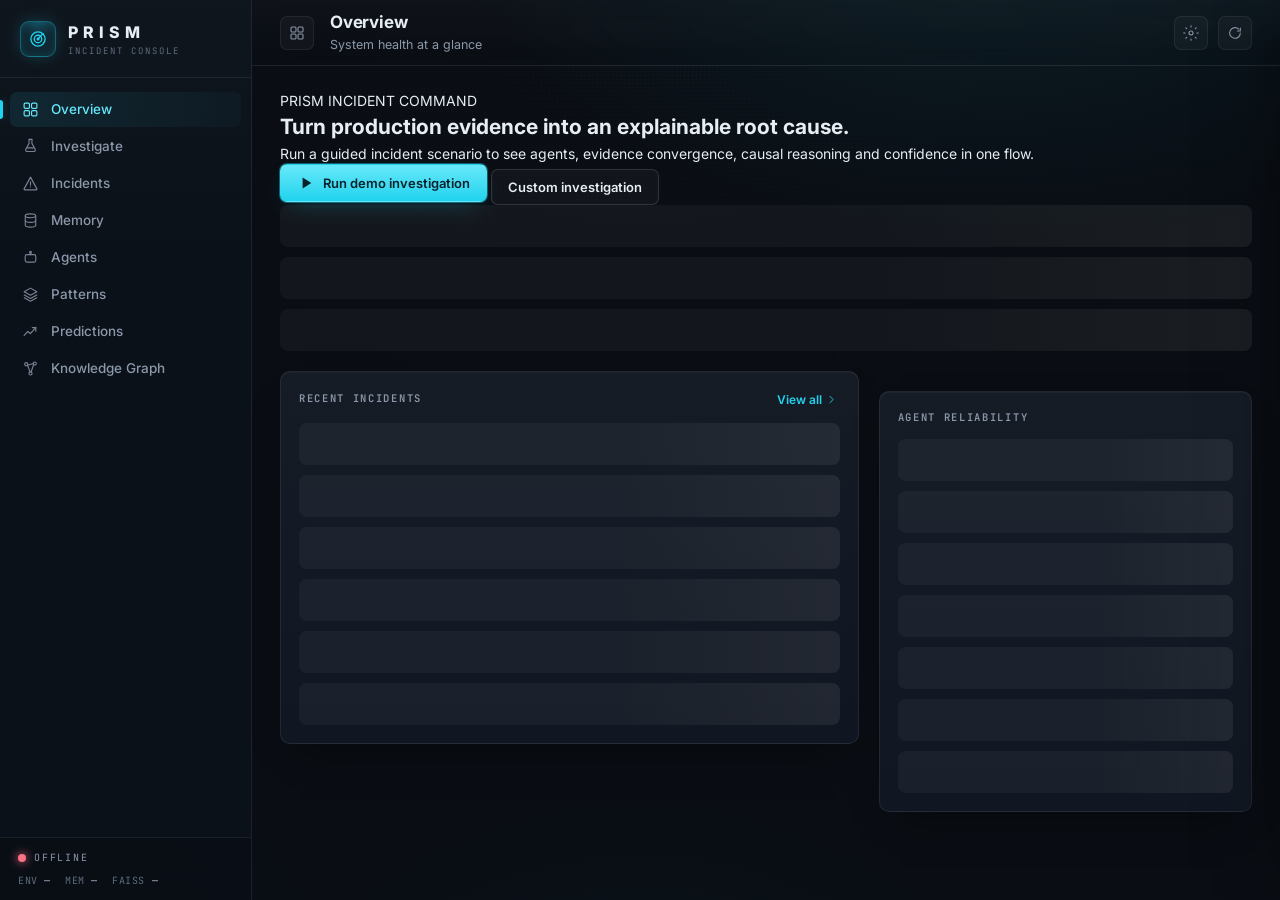
==== commit 64d180a6: "fix: improve website demo and incident UX" ====
--- a/static/index.html
+++ b/static/index.html
@@ -121,6 +121,17 @@
 
       <!-- ===== OVERVIEW ===== -->
       <section class="view active" data-view="overview" id="view-overview">
+        <div class="demo-hero">
+          <div>
+            <span class="demo-kicker">PRISM INCIDENT COMMAND</span>
+            <h2>Turn production evidence into an explainable root cause.</h2>
+            <p>Run a guided incident scenario to see agents, evidence convergence, causal reasoning and confidence in one flow.</p>
+          </div>
+          <div class="demo-actions">
+            <button class="btn btn-primary" id="overview-demo"><svg class="ic"><use href="#i-run"/></svg>Run demo investigation</button>
+            <button class="btn btn-ghost" id="overview-investigate">Custom investigation</button>
+          </div>
+        </div>
         <div class="stats-grid" id="ov-stats"></div>
         <div class="grid-2">
           <div class="panel">
@@ -140,6 +151,15 @@
       <!-- ===== INVESTIGATE ===== -->
       <section class="view" data-view="investigate" id="view-investigate">
         <div id="inv-form-wrap">
+          <div class="demo-callout">
+              <div>
+                <span class="demo-kicker">FAST DEMO</span>
+                <strong>Not sure what to enter?</strong>
+                <span>Load a realistic incident with logs, metrics and traces automatically.</span>
+              </div>
+              <button type="button" class="btn btn-ghost" id="investigate-demo"><svg class="ic"><use href="#i-run"/></svg>Load demo scenario</button>
+            </div>
+          </div>
           <div class="panel form-panel">
             <div class="panel-head">
               <span class="sec-label">New incident</span>
--- a/static/styles.css
+++ b/static/styles.css
@@ -1530,3 +1530,89 @@
   padding: .9rem 1.25rem;
   border-bottom: 1px solid var(--border, rgba(255,255,255,.08));
 }
+
+/* Investigation verdict console */
+.verdict-overview-grid{display:grid;grid-template-columns:minmax(0,1fr) 190px;gap:12px;margin-top:18px}
+.verdict-signal-card{border:1px solid var(--border);background:rgba(255,255,255,.025);border-radius:var(--radius);padding:16px;display:flex;flex-direction:column;justify-content:center;gap:3px}
+.verdict-signal-card strong{font-family:var(--mono);font-size:28px;line-height:1.1;color:var(--accent-strong)}
+.verdict-signal-card>span:not(.rc-label){color:var(--text-dim);font-size:12px}
+.signal-foot{margin-top:8px;color:var(--text-faint);font:10px var(--mono)}
+.verdict-section{min-width:0}
+.section-heading-row{display:flex;align-items:baseline;justify-content:space-between;gap:12px;margin-bottom:12px}
+.evidence-grid{display:grid;grid-template-columns:repeat(2,minmax(0,1fr));gap:8px}
+.evidence-card{border:1px solid var(--border);border-radius:8px;padding:11px 12px;background:rgba(0,0,0,.12)}
+.evidence-top{display:flex;align-items:center;gap:8px;margin-bottom:7px}
+.evidence-index{color:var(--text-faint);font:10px var(--mono)}
+.evidence-source{color:var(--accent-strong);font:600 10.5px var(--mono);text-transform:uppercase;letter-spacing:.04em;flex:1}
+.evidence-score{color:var(--text-dim);font:10px var(--mono)}
+.evidence-detail{color:var(--text-dim);font-size:11.5px;line-height:1.55;word-break:break-word}
+.agent-investigation-grid{display:grid;grid-template-columns:repeat(3,minmax(0,1fr));gap:8px}
+.agent-investigation-card{border:1px solid var(--border);border-radius:8px;padding:10px 11px;background:rgba(255,255,255,.018)}
+.agent-investigation-head{display:flex;align-items:center;gap:7px;min-width:0}
+.agent-investigation-head b{color:var(--text);font:600 11px var(--mono);overflow:hidden;text-overflow:ellipsis;white-space:nowrap;flex:1}
+.agent-state-dot{width:7px;height:7px;border-radius:50%;background:var(--text-faint);flex:0 0 auto}
+.agent-ok .agent-state-dot{background:#34d399;box-shadow:0 0 8px rgba(52,211,153,.5)}
+.agent-failed .agent-state-dot{background:#f87171;box-shadow:0 0 8px rgba(248,113,113,.4)}
+.agent-skipped .agent-state-dot{background:#fbbf24}
+.agent-status-label{font:9px var(--mono);text-transform:uppercase;color:var(--text-faint)}
+.agent-ok .agent-status-label{color:#34d399}.agent-failed .agent-status-label{color:#f87171}
+.agent-investigation-meta{display:flex;justify-content:space-between;gap:8px;margin-top:8px;color:var(--text-faint);font:9.5px var(--mono)}
+.action-list{display:flex;flex-direction:column;gap:7px}
+.action-item{display:flex;align-items:flex-start;gap:9px;border:1px solid var(--border);border-radius:8px;padding:9px 10px;background:rgba(255,255,255,.018)}
+.action-item>span{width:20px;height:20px;border-radius:5px;display:grid;place-items:center;flex:0 0 auto;background:var(--accent-tint);color:var(--accent-strong);font:10px var(--mono)}
+.action-item p{margin:1px 0 0;color:var(--text-dim);font-size:11.5px;line-height:1.5}
+.runtime-grid{display:grid;grid-template-columns:repeat(2,minmax(0,1fr));gap:5px 14px;margin-top:6px}
+.runtime-grid span{display:flex;flex-direction:column;gap:2px;color:var(--text-dim);font:10px var(--mono);overflow-wrap:anywhere}
+.runtime-grid i{color:var(--text-faint);font-style:normal}
+.empty-inline{padding:14px;border:1px dashed var(--border-strong);border-radius:8px;color:var(--text-faint);font-size:11.5px;text-align:center}
+@media (max-width:820px){.verdict-overview-grid{grid-template-columns:1fr}.evidence-grid{grid-template-columns:1fr}.agent-investigation-grid{grid-template-columns:repeat(2,minmax(0,1fr))}}
+@media (max-width:560px){.agent-investigation-grid{grid-template-columns:1fr}.runtime-grid{grid-template-columns:1fr}}
+
+
+/* Interactive incident command dashboard */
+.incident-command-strip{display:grid;grid-template-columns:repeat(4,minmax(90px,1fr)) minmax(210px,2fr);gap:1px;margin-top:18px;border:1px solid var(--border);border-radius:var(--radius);overflow:hidden;background:var(--border)}
+.incident-command-strip>div{min-width:0;padding:12px 14px;background:rgba(255,255,255,.025)}
+.incident-command-strip span{display:block;color:var(--text-faint);font:9px var(--mono);letter-spacing:.12em}
+.incident-command-strip strong{display:block;margin-top:5px;color:var(--text);font:600 14px var(--mono);overflow:hidden;text-overflow:ellipsis;white-space:nowrap}
+.incident-services>div{display:flex;gap:5px;flex-wrap:wrap;margin-top:6px}
+.incident-services .chip{margin:0;font-size:9px;padding:3px 7px}
+
+/* Causal graph */
+.causal-graph-shell{border:1px solid var(--border);border-radius:var(--radius);background:rgba(0,0,0,.12);overflow:hidden}
+.causal-graph-toolbar{display:flex;align-items:center;justify-content:space-between;gap:14px;padding:12px 14px;border-bottom:1px solid var(--border)}
+.causal-graph-toolbar b{display:block;color:var(--text);font-size:12.5px}
+.causal-graph-toolbar span{display:block;margin-top:3px;color:var(--text-faint);font-size:10.5px}
+.causal-graph-actions{display:flex;gap:5px;flex:0 0 auto}
+.causal-graph-actions .icon-btn{width:29px;height:29px;font-family:var(--mono)}
+.causal-graph-viewport{position:relative;min-height:390px;background:radial-gradient(520px 260px at 45% 30%,rgba(34,211,238,.045),transparent 70%);overflow:auto}
+.causal-svg{display:block;width:100%;min-width:620px;height:390px;color:var(--accent-strong);user-select:none}
+.causal-edge{fill:none;stroke:rgba(148,163,184,.35);stroke-width:2}
+.causal-node{cursor:pointer;outline:none}
+.causal-node-ring{fill:rgba(34,211,238,.035);stroke:rgba(148,163,184,.35);stroke-width:1.5}
+.causal-node-core{fill:var(--surface);stroke:var(--accent-strong);stroke-width:3;transform:rotate(-90deg);transform-origin:center}
+.causal-node-num{fill:var(--text);font:700 11px var(--mono);text-anchor:middle}
+.causal-node-label{fill:var(--text);font:600 11px var(--mono);text-anchor:middle}
+.causal-node-kind{fill:var(--text-faint);font:9px var(--mono);text-anchor:middle}
+.causal-node:hover .causal-node-ring,.causal-node.selected .causal-node-ring,.causal-node:focus .causal-node-ring{stroke:var(--accent-strong);stroke-width:2.5}
+.causal-node.selected .causal-node-core{fill:var(--accent-tint)}
+.causal-inspector{position:absolute;right:12px;bottom:12px;width:min(285px,calc(100% - 24px));padding:11px 13px;border:1px solid var(--border-strong);border-radius:9px;background:rgba(10,14,20,.94);backdrop-filter:blur(8px);box-shadow:0 12px 30px rgba(0,0,0,.35)}
+.causal-inspector-empty{color:var(--text-faint);font-size:11px}
+.causal-inspector-kicker{color:var(--accent-strong);font:9px var(--mono);letter-spacing:.12em}
+.causal-inspector-title{margin-top:4px;color:var(--text);font:600 12.5px var(--mono);line-height:1.4}
+.causal-inspector-grid{display:grid;grid-template-columns:1fr 1fr;gap:7px;margin-top:9px}
+.causal-inspector-grid span{display:flex;flex-direction:column;gap:2px;min-width:0}
+.causal-inspector-grid i{color:var(--text-faint);font:9px var(--mono);font-style:normal;text-transform:uppercase}
+.causal-inspector-grid b{color:var(--text-dim);font:10px var(--mono);overflow:hidden;text-overflow:ellipsis;white-space:nowrap}
+.causal-empty{padding:20px;border:1px dashed var(--border-strong);border-radius:var(--radius-sm);color:var(--text-faint);text-align:center;font-size:11.5px}
+
+@media (max-width:820px){
+  .incident-command-strip{grid-template-columns:repeat(2,1fr)}
+  .incident-services{grid-column:1/-1}
+}
+@media (max-width:560px){
+  .incident-command-strip{grid-template-columns:1fr 1fr}
+  .incident-command-strip>div{padding:10px}
+  .causal-graph-toolbar{align-items:flex-start}
+  .causal-graph-toolbar>div:first-child{min-width:0}
+  .causal-inspector{position:relative;right:auto;bottom:auto;margin:0 12px 12px;width:auto}
+}
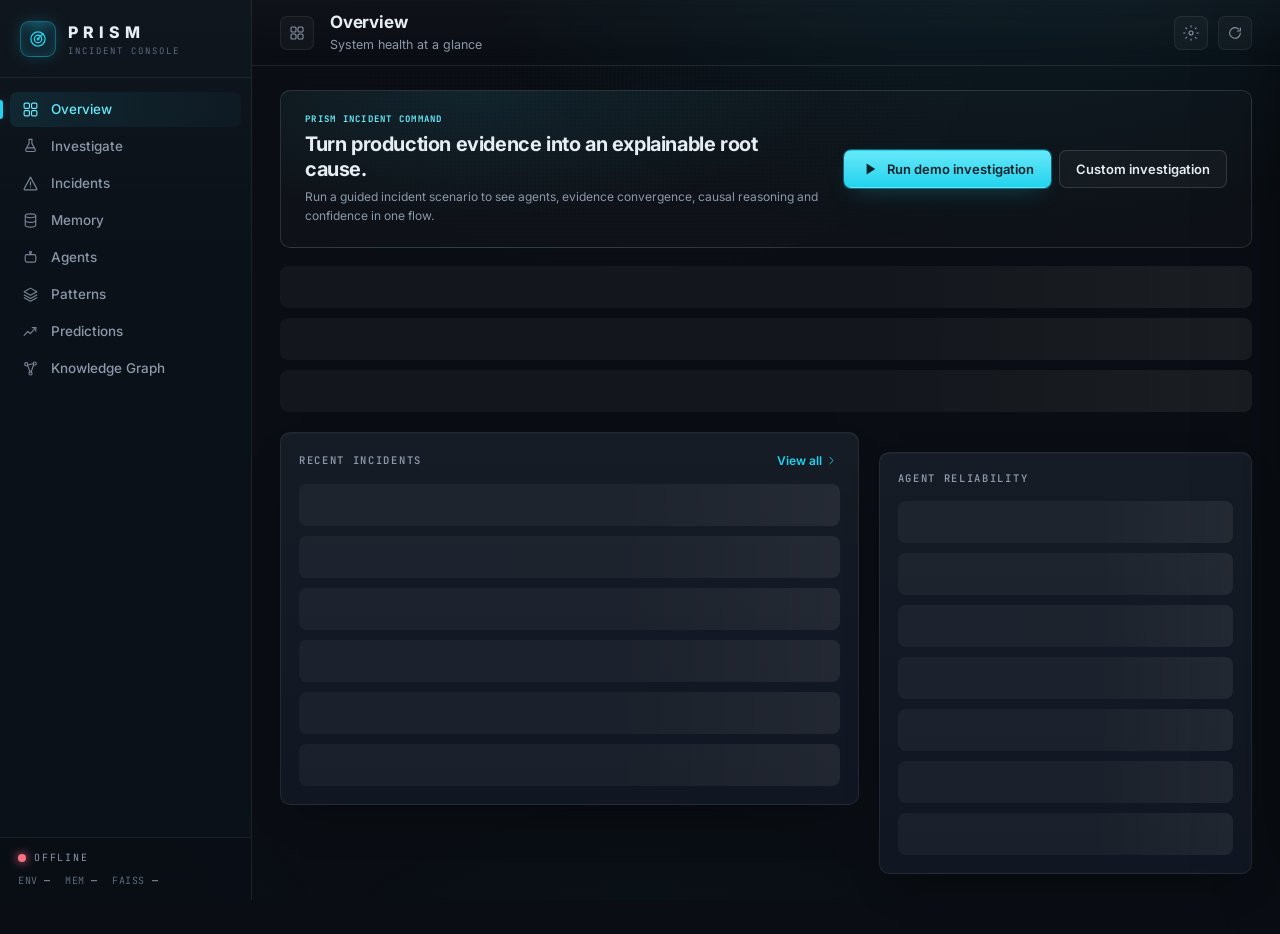
==== commit e777cfe6: "fix: correct investigate demo layout" ====
--- a/static/index.html
+++ b/static/index.html
@@ -159,7 +159,6 @@
               </div>
               <button type="button" class="btn btn-ghost" id="investigate-demo"><svg class="ic"><use href="#i-run"/></svg>Load demo scenario</button>
             </div>
-          </div>
           <div class="panel form-panel">
             <div class="panel-head">
               <span class="sec-label">New incident</span>
--- a/static/styles.css
+++ b/static/styles.css
@@ -1616,3 +1616,18 @@
   .causal-graph-toolbar>div:first-child{min-width:0}
   .causal-inspector{position:relative;right:auto;bottom:auto;margin:0 12px 12px;width:auto}
 }
+
+
+/* Demo-first UX */
+.demo-hero{display:flex;align-items:center;justify-content:space-between;gap:24px;padding:22px 24px;margin-bottom:18px;border:1px solid var(--border-strong);border-radius:var(--radius);background:radial-gradient(500px 180px at 20% 0%,rgba(34,211,238,.09),transparent 70%),rgba(255,255,255,.018)}
+.demo-kicker{display:block;color:var(--accent-strong);font:700 9px var(--mono);letter-spacing:.14em}
+.demo-hero h2{margin:7px 0 6px;font-size:20px;line-height:1.25;letter-spacing:-.02em}
+.demo-hero p{max-width:690px;margin:0;color:var(--text-dim);font-size:12px;line-height:1.55}
+.demo-actions{display:flex;gap:8px;flex:0 0 auto}
+.demo-callout{display:flex;align-items:center;justify-content:space-between;gap:18px;padding:14px 16px;margin-bottom:14px;border:1px dashed var(--border-strong);border-radius:var(--radius-sm);background:rgba(34,211,238,.025)}
+.demo-callout>div{display:flex;flex-direction:column;gap:3px}
+.demo-callout strong{font-size:12px}
+.demo-callout span:last-child{color:var(--text-faint);font-size:11px}
+#inv-new-after-success{margin-left:auto}
+@media(max-width:820px){.demo-hero{align-items:flex-start;flex-direction:column}.demo-actions{width:100%}.demo-actions .btn{flex:1}.demo-callout{align-items:flex-start;flex-direction:column}}
+@media(max-width:560px){.demo-hero{padding:18px}.demo-hero h2{font-size:17px}.demo-actions{flex-direction:column}.demo-callout .btn{width:100%}}
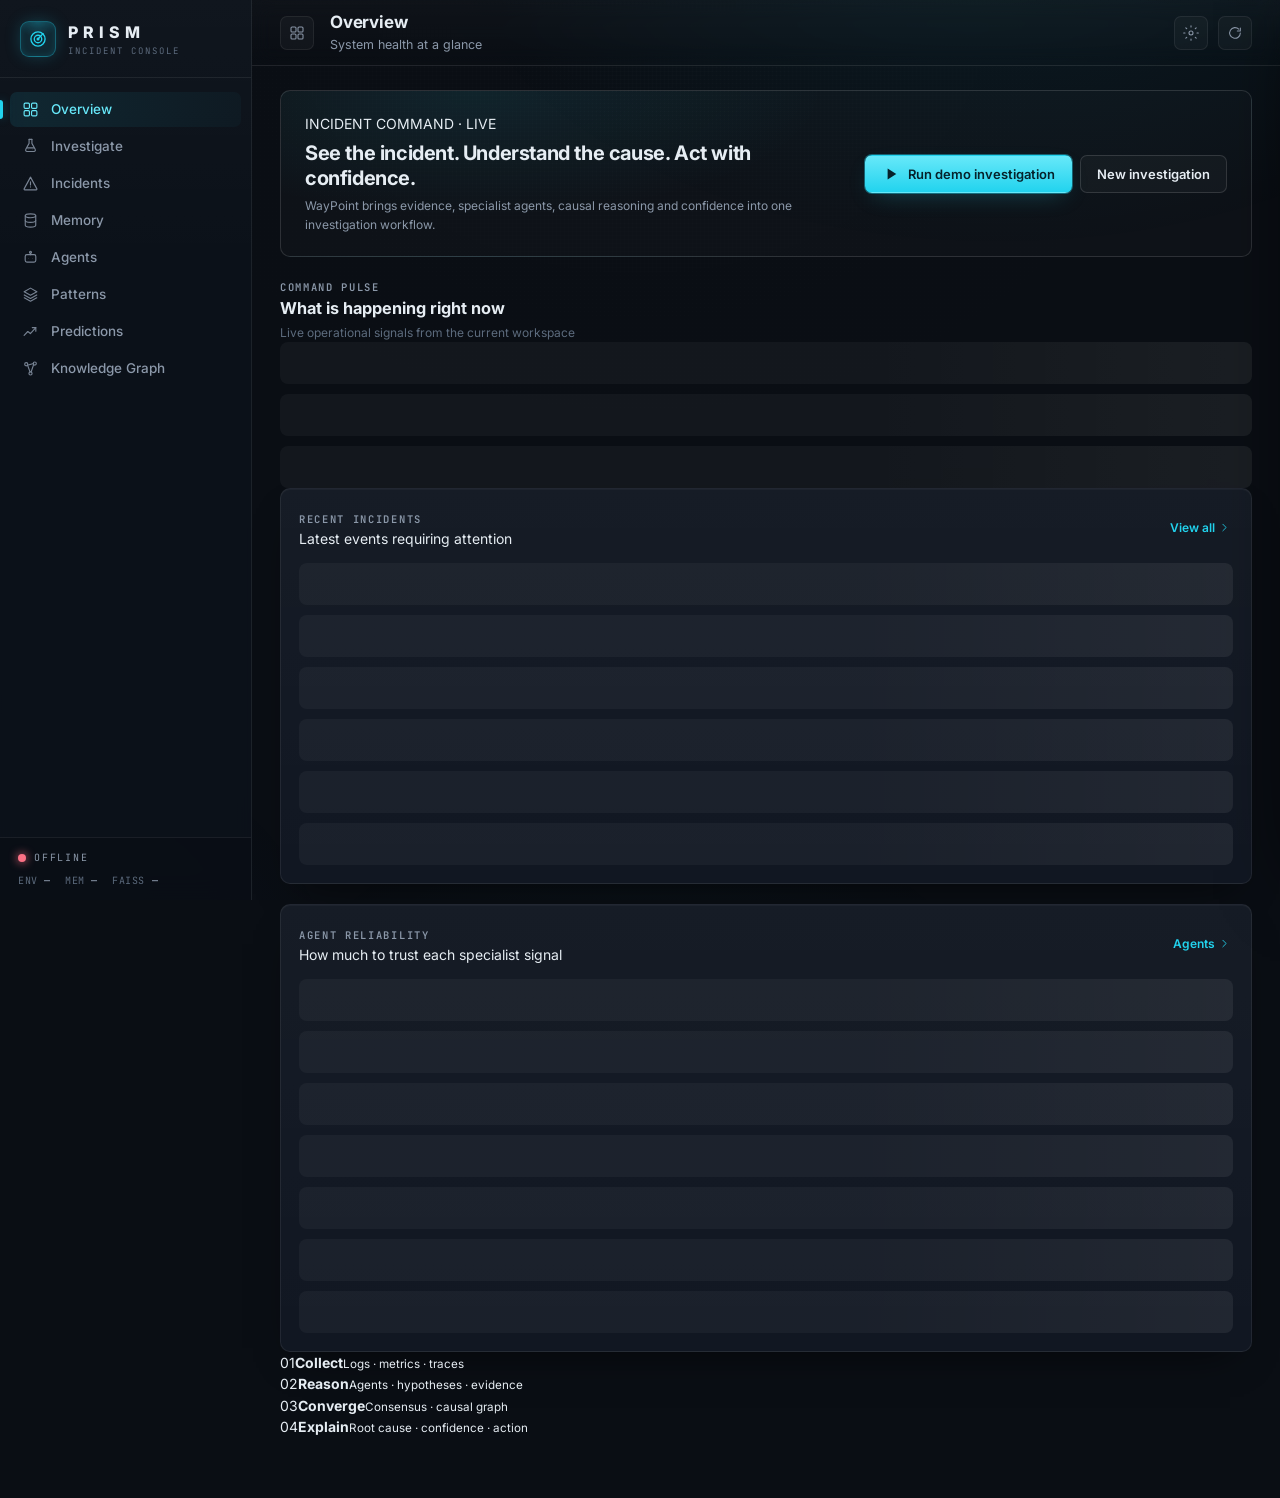
==== commit b44ede8b: "Polish WayPoint overview command center UI" ====
--- a/static/index.html
+++ b/static/index.html
@@ -66,7 +66,7 @@
   <symbol id="i-activity" viewBox="0 0 24 24"><path d="M3 12h4l2.5-6 4.5 12L17 12h4"/></symbol>
 </svg>
 
-<div class="app">
+<div class="app ui-v2">
   <!-- ============ SIDEBAR ============ -->
   <aside class="sidebar" id="sidebar">
     <div class="brand">
@@ -121,30 +121,59 @@
 
       <!-- ===== OVERVIEW ===== -->
       <section class="view active" data-view="overview" id="view-overview">
-        <div class="demo-hero">
-          <div>
-            <span class="demo-kicker">PRISM INCIDENT COMMAND</span>
-            <h2>Turn production evidence into an explainable root cause.</h2>
-            <p>Run a guided incident scenario to see agents, evidence convergence, causal reasoning and confidence in one flow.</p>
+        <div class="demo-hero ui-hero">
+          <div class="ui-hero-copy">
+            <div class="ui-eyebrow"><span class="status-dot ok"></span> INCIDENT COMMAND · LIVE</div>
+            <h2>See the incident. Understand the cause. Act with confidence.</h2>
+            <p>WayPoint brings evidence, specialist agents, causal reasoning and confidence into one investigation workflow.</p>
           </div>
           <div class="demo-actions">
             <button class="btn btn-primary" id="overview-demo"><svg class="ic"><use href="#i-run"/></svg>Run demo investigation</button>
-            <button class="btn btn-ghost" id="overview-investigate">Custom investigation</button>
-          </div>
-        </div>
-        <div class="stats-grid" id="ov-stats"></div>
-        <div class="grid-2">
-          <div class="panel">
+            <button class="btn btn-ghost" id="overview-investigate">New investigation</button>
+          </div>
+        </div>
+
+        <div class="ui-section-intro">
+          <div>
+            <span class="sec-label">COMMAND PULSE</span>
+            <h3>What is happening right now</h3>
+          </div>
+          <span class="hint">Live operational signals from the current workspace</span>
+        </div>
+        <div class="stats-grid ui-command-stats" id="ov-stats"></div>
+
+        <div class="ui-overview-grid">
+          <div class="panel ui-primary-panel">
             <div class="panel-head">
-              <span class="sec-label">Recent incidents</span>
+              <div>
+                <span class="sec-label">Recent incidents</span>
+                <div class="panel-caption">Latest events requiring attention</div>
+              </div>
               <button class="link link-sm" data-go="incidents">View all <svg class="ic"><use href="#i-chevron"/></svg></button>
             </div>
             <div class="table-wrap"><div id="ov-incidents" class="skeleton-rows" aria-busy="true"></div></div>
           </div>
-          <div class="panel">
-            <div class="panel-head"><span class="sec-label">Agent reliability</span></div>
+
+          <div class="panel ui-intelligence-panel">
+            <div class="panel-head">
+              <div>
+                <span class="sec-label">Agent reliability</span>
+                <div class="panel-caption">How much to trust each specialist signal</div>
+              </div>
+              <button class="link link-sm" data-go="agents">Agents <svg class="ic"><use href="#i-chevron"/></svg></button>
+            </div>
             <div id="ov-agents" class="skeleton-rows" aria-busy="true"></div>
           </div>
+        </div>
+
+        <div class="ui-flow-strip" aria-label="WayPoint investigation workflow">
+          <div class="ui-flow-step"><span>01</span><b>Collect</b><small>Logs · metrics · traces</small></div>
+          <div class="ui-flow-line"></div>
+          <div class="ui-flow-step"><span>02</span><b>Reason</b><small>Agents · hypotheses · evidence</small></div>
+          <div class="ui-flow-line"></div>
+          <div class="ui-flow-step"><span>03</span><b>Converge</b><small>Consensus · causal graph</small></div>
+          <div class="ui-flow-line"></div>
+          <div class="ui-flow-step"><span>04</span><b>Explain</b><small>Root cause · confidence · action</small></div>
         </div>
       </section>
 
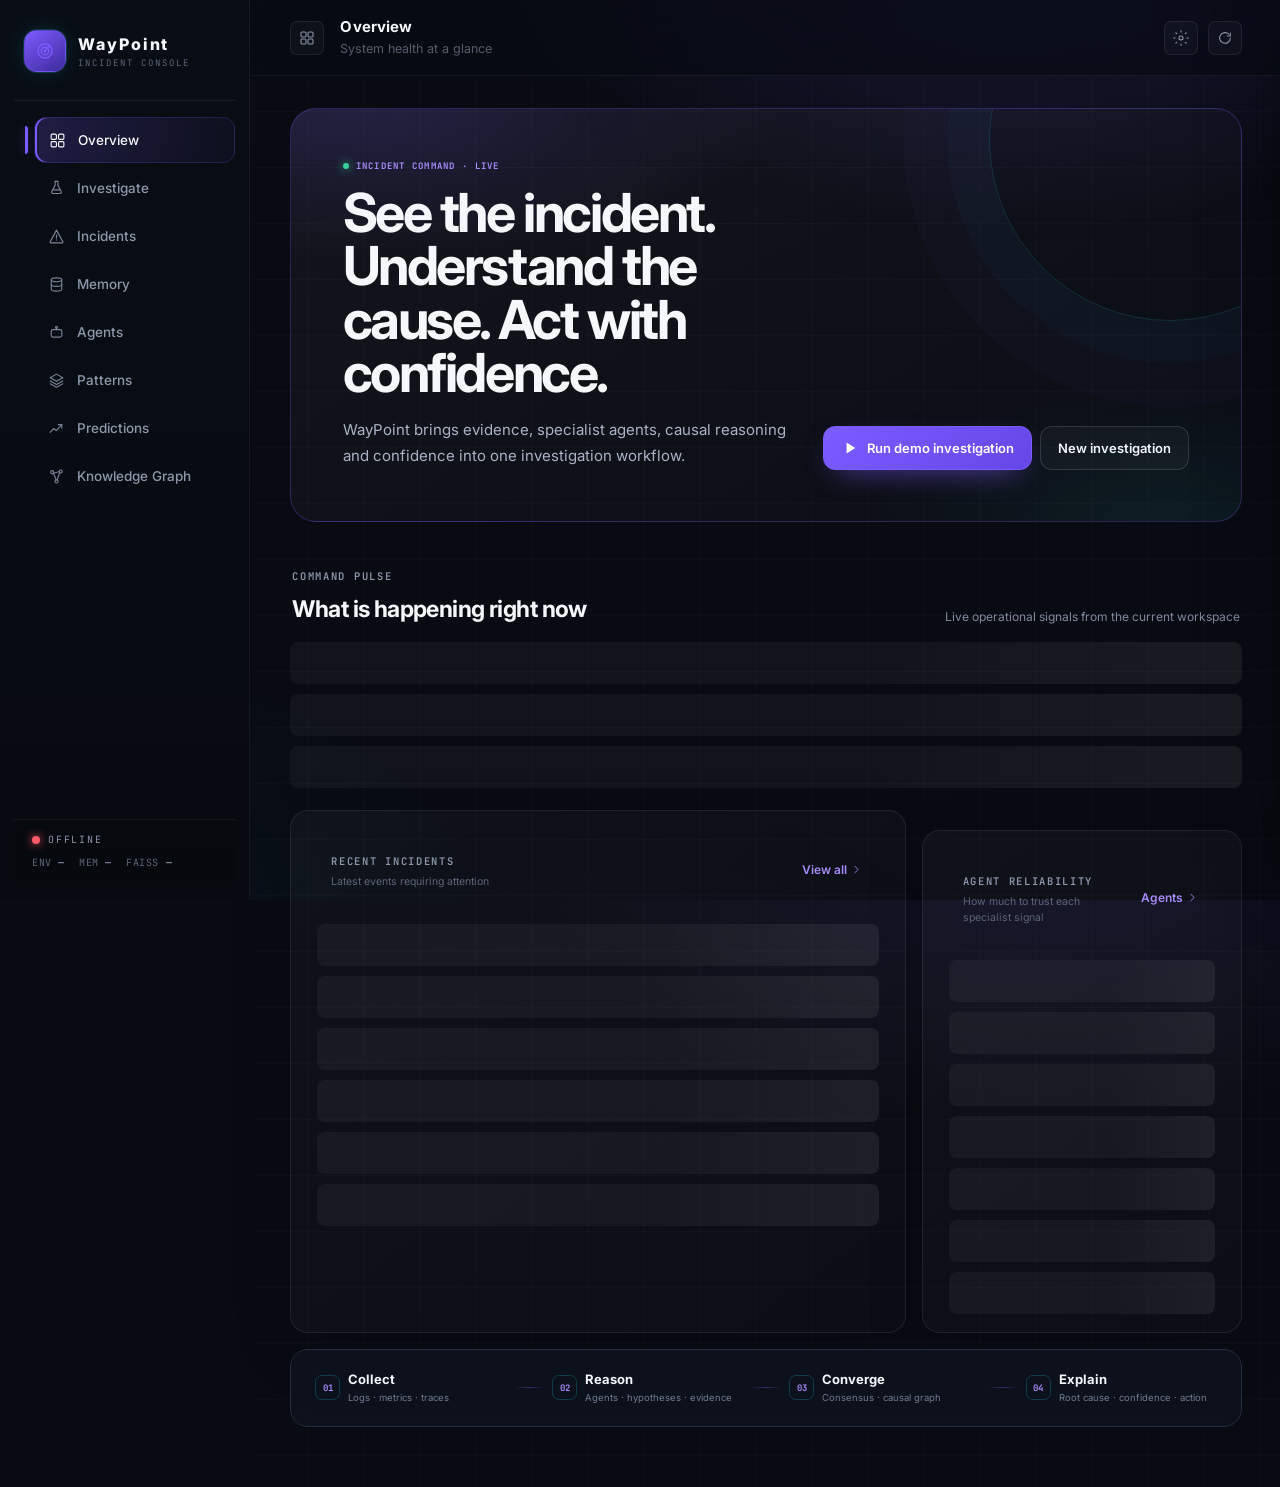
==== commit b7bfea30: "chore: align customer-facing branding to WayPoint" ====
--- a/static/index.html
+++ b/static/index.html
@@ -3,7 +3,7 @@
 <head>
 <meta charset="utf-8">
 <meta name="viewport" content="width=device-width, initial-scale=1">
-<title>PRISM — Incident Command Console</title>
+<title>WayPoint — Incident Command Console</title>
 <link rel="icon" href="data:image/svg+xml,%3Csvg xmlns='http://www.w3.org/2000/svg' viewBox='0 0 32 32'%3E%3Crect width='32' height='32' rx='7' fill='%230a0e14'/%3E%3Ccircle cx='16' cy='16' r='8.5' fill='none' stroke='%2322d3ee' stroke-width='2'/%3E%3Ccircle cx='16' cy='16' r='3' fill='%2322d3ee'/%3E%3C/svg%3E">
 <link rel="preconnect" href="https://fonts.googleapis.com">
 <link rel="preconnect" href="https://fonts.gstatic.com" crossorigin>
@@ -72,7 +72,7 @@
     <div class="brand">
       <span class="brand-mark"><svg class="ic"><use href="#i-radar"/></svg></span>
       <span class="brand-txt">
-        <span class="brand-name">PRISM</span>
+        <span class="brand-name">WayPoint</span>
         <span class="brand-sub">INCIDENT CONSOLE</span>
       </span>
     </div>
--- a/static/styles.css
+++ b/static/styles.css
@@ -5,29 +5,29 @@
 
 /* ---------- Tokens ---------- */
 :root {
-  --bg: #0a0e14;
-  --surface: #111722;
-  --surface-2: #161e2b;
-  --surface-3: #1b2534;
+  --bg: #080B12;
+  --surface: #101521;
+  --surface-2: #151C2B;
+  --surface-3: #1C2535;
   --border: rgba(255, 255, 255, 0.07);
   --border-strong: rgba(255, 255, 255, 0.13);
-  --text: #e6edf3;
-  --text-dim: #8b98a9;
-  --text-faint: #5c6b7d;
-  --accent: #22d3ee;
-  --accent-strong: #67e8f9;
-  --accent-ink: #06222b;
-  --accent-glow: rgba(34, 211, 238, 0.35);
-  --accent-tint: rgba(34, 211, 238, 0.1);
-  --ok: #34d399;
+  --text: #F4F7FB;
+  --text-dim: #8D98AA;
+  --text-faint: #5B6678;
+  --accent: #7C5CFF;
+  --accent-strong: #A78BFA;
+  --accent-ink: #160F2E;
+  --accent-glow: rgba(124, 92, 255, 0.35);
+  --accent-tint: rgba(124, 92, 255, 0.1);
+  --ok: #36D399;
   --ok-tint: rgba(52, 211, 153, 0.12);
-  --warn: #fbbf24;
+  --warn: #F6C453;
   --warn-tint: rgba(251, 191, 36, 0.12);
-  --bad: #fb7185;
+  --bad: #FF5C6C;
   --bad-tint: rgba(251, 113, 133, 0.12);
   --orange: #fb923c;
   --orange-tint: rgba(251, 146, 60, 0.12);
-  --slate: #8b98a9;
+  --slate: #8D98AA;
   --slate-tint: rgba(139, 152, 169, 0.12);
 
   --mono: "JetBrains Mono", ui-monospace, SFMono-Regular, "SF Mono", Menlo, Consolas, monospace;
@@ -66,9 +66,9 @@
   z-index: 0;
   pointer-events: none;
   background:
-    radial-gradient(900px 520px at 78% -8%, rgba(34, 211, 238, 0.07), transparent 62%),
-    radial-gradient(760px 560px at -8% 112%, rgba(59, 130, 246, 0.055), transparent 60%),
-    radial-gradient(600px 420px at 50% 118%, rgba(34, 211, 238, 0.035), transparent 65%);
+    radial-gradient(900px 520px at 78% -8%, rgba(124, 92, 255, 0.07), transparent 62%),
+    radial-gradient(760px 560px at -8% 112%, rgba(124, 92, 255, 0.055), transparent 60%),
+    radial-gradient(600px 420px at 50% 118%, rgba(124, 92, 255, 0.035), transparent 65%);
 }
 
 body::after {
@@ -84,7 +84,7 @@
   mask-image: radial-gradient(900px 700px at 50% 0%, #000, transparent 78%);
 }
 
-::selection { background: rgba(34, 211, 238, 0.28); color: #fff; }
+::selection { background: rgba(124, 92, 255, 0.28); color: #fff; }
 
 button { font-family: inherit; cursor: pointer; }
 input, select, textarea { font-family: inherit; color: var(--text); }
@@ -137,10 +137,10 @@
   display: grid;
   place-items: center;
   color: var(--accent);
-  border: 1px solid rgba(34, 211, 238, 0.35);
+  border: 1px solid rgba(124, 92, 255, 0.35);
   border-radius: 9px;
   background:
-    radial-gradient(28px 22px at 50% 0%, rgba(34, 211, 238, 0.22), transparent 70%),
+    radial-gradient(28px 22px at 50% 0%, rgba(124, 92, 255, 0.22), transparent 70%),
     var(--accent-tint);
   box-shadow: 0 0 18px -4px var(--accent-glow), inset 0 0 10px -4px var(--accent-glow);
 }
@@ -191,7 +191,7 @@
 .nav-item:focus-visible { outline: 2px solid var(--accent); outline-offset: -2px; }
 .nav-item.active {
   color: var(--accent-strong);
-  background: linear-gradient(90deg, var(--accent-tint), rgba(34, 211, 238, 0.03));
+  background: linear-gradient(90deg, var(--accent-tint), rgba(124, 92, 255, 0.03));
 }
 .nav-item.active::before {
   content: "";
@@ -336,9 +336,9 @@
 .btn-primary {
   background: linear-gradient(180deg, var(--accent-strong), var(--accent));
   color: var(--accent-ink);
-  box-shadow: 0 0 0 1px rgba(34, 211, 238, 0.4), 0 8px 24px -10px var(--accent-glow);
-}
-.btn-primary:hover:not(:disabled) { box-shadow: 0 0 0 1px rgba(34, 211, 238, 0.55), 0 10px 30px -8px var(--accent-glow); }
+  box-shadow: 0 0 0 1px rgba(124, 92, 255, 0.4), 0 8px 24px -10px var(--accent-glow);
+}
+.btn-primary:hover:not(:disabled) { box-shadow: 0 0 0 1px rgba(124, 92, 255, 0.55), 0 10px 30px -8px var(--accent-glow); }
 .btn-primary:focus-visible { outline: 2px solid var(--accent-strong); outline-offset: 2px; }
 
 .btn-ghost {
@@ -395,8 +395,8 @@
 }
 input:focus-visible, textarea:focus-visible, select:focus-visible {
   outline: none;
-  border-color: rgba(34, 211, 238, 0.5);
-  box-shadow: 0 0 0 3px rgba(34, 211, 238, 0.12);
+  border-color: rgba(124, 92, 255, 0.5);
+  box-shadow: 0 0 0 3px rgba(124, 92, 255, 0.12);
 }
 textarea { resize: vertical; font-family: var(--mono); font-size: 12px; line-height: 1.6; }
 select {
@@ -439,8 +439,8 @@
   transition: border-color 0.16s ease, box-shadow 0.16s ease;
 }
 .tag-input:focus-within {
-  border-color: rgba(34, 211, 238, 0.5);
-  box-shadow: 0 0 0 3px rgba(34, 211, 238, 0.12);
+  border-color: rgba(124, 92, 255, 0.5);
+  box-shadow: 0 0 0 3px rgba(124, 92, 255, 0.12);
 }
 .tag {
   display: inline-flex;
@@ -450,7 +450,7 @@
   font-size: 11.5px;
   color: var(--accent-strong);
   background: var(--accent-tint);
-  border: 1px solid rgba(34, 211, 238, 0.22);
+  border: 1px solid rgba(124, 92, 255, 0.22);
   padding: 3px 7px 3px 9px;
   border-radius: 6px;
 }
@@ -563,7 +563,7 @@
   text-transform: uppercase;
 }
 
-.pill-acc { color: var(--accent-strong); background: var(--accent-tint); border-color: rgba(34, 211, 238, 0.3); }
+.pill-acc { color: var(--accent-strong); background: var(--accent-tint); border-color: rgba(124, 92, 255, 0.3); }
 .pill-ok { color: var(--ok); background: var(--ok-tint); border-color: rgba(52, 211, 153, 0.3); }
 .pill-warn { color: var(--warn); background: var(--warn-tint); border-color: rgba(251, 191, 36, 0.3); }
 .pill-bad { color: var(--bad); background: var(--bad-tint); border-color: rgba(251, 113, 133, 0.3); }
@@ -617,7 +617,7 @@
 .bar-fill {
   height: 100%;
   border-radius: 4px;
-  background: linear-gradient(90deg, rgba(34, 211, 238, 0.55), var(--accent));
+  background: linear-gradient(90deg, rgba(124, 92, 255, 0.55), var(--accent));
   box-shadow: 0 0 8px -1px var(--accent-glow);
   transition: width 0.9s cubic-bezier(0.22, 1, 0.36, 1);
   width: 0;
@@ -822,7 +822,7 @@
 .agent-row-meta b { color: var(--text-dim); font-weight: 500; }
 
 /* ---------- Investigate: pipeline ---------- */
-.run-panel { background: linear-gradient(180deg, rgba(34, 211, 238, 0.035), transparent 34%), var(--surface); }
+.run-panel { background: linear-gradient(180deg, rgba(124, 92, 255, 0.035), transparent 34%), var(--surface); }
 .run-head { display: flex; align-items: flex-start; justify-content: space-between; gap: 16px; margin-bottom: 18px; }
 .run-title { font-size: 14.5px; font-weight: 600; margin-top: 4px; }
 .run-clock {
@@ -874,7 +874,7 @@
 .pipeline-step.active { color: var(--text); }
 .pipeline-step.active .pipeline-dot {
   border-color: var(--accent);
-  box-shadow: 0 0 0 4px rgba(34, 211, 238, 0.12), 0 0 14px -2px var(--accent-glow);
+  box-shadow: 0 0 0 4px rgba(124, 92, 255, 0.12), 0 0 14px -2px var(--accent-glow);
   background: var(--accent-tint);
 }
 .pipeline-step.active .pipeline-dot::after {
@@ -884,7 +884,7 @@
   background: var(--accent);
   animation: blink 1.1s ease-in-out infinite;
 }
-.pipeline-step.active::before { background: linear-gradient(180deg, var(--accent), rgba(34, 211, 238, 0.15)); }
+.pipeline-step.active::before { background: linear-gradient(180deg, var(--accent), rgba(124, 92, 255, 0.15)); }
 .pipeline-step.active .pipe-label { color: var(--accent-strong); }
 
 .pipeline-step.done { color: var(--text-dim); }
@@ -923,8 +923,8 @@
 .verdict {
   margin-top: 20px;
   position: relative;
-  background: linear-gradient(180deg, rgba(34, 211, 238, 0.06), transparent 30%), var(--surface);
-  border: 1px solid rgba(34, 211, 238, 0.25);
+  background: linear-gradient(180deg, rgba(124, 92, 255, 0.06), transparent 30%), var(--surface);
+  border: 1px solid rgba(124, 92, 255, 0.25);
   border-radius: var(--radius);
   box-shadow: var(--shadow), 0 0 70px -24px var(--accent-glow);
   padding: 22px;
@@ -937,7 +937,7 @@
   top: -70px; right: -70px;
   width: 220px; height: 220px;
   border-radius: 50%;
-  background: radial-gradient(circle, rgba(34, 211, 238, 0.14), transparent 70%);
+  background: radial-gradient(circle, rgba(124, 92, 255, 0.14), transparent 70%);
   pointer-events: none;
 }
 .verdict-head {
@@ -996,7 +996,7 @@
   top: 12px;
   bottom: -4px;
   width: 2px;
-  background: linear-gradient(180deg, rgba(34, 211, 238, 0.5), rgba(255, 255, 255, 0.05));
+  background: linear-gradient(180deg, rgba(124, 92, 255, 0.5), rgba(255, 255, 255, 0.05));
 }
 .timeline-item:last-child { padding-bottom: 4px; }
 .timeline-item:last-child::before { display: none; }
@@ -1111,7 +1111,7 @@
   position: absolute;
   inset: -80px -60px auto auto;
   width: 380px; height: 380px;
-  background: radial-gradient(circle, rgba(34, 211, 238, 0.12), transparent 65%);
+  background: radial-gradient(circle, rgba(124, 92, 255, 0.12), transparent 65%);
   pointer-events: none;
 }
 .memory-stats { display: flex; gap: 30px; margin-bottom: 22px; }
@@ -1130,7 +1130,7 @@
   position: relative;
   z-index: 1;
 }
-.memory-search:focus-within { border-color: rgba(34, 211, 238, 0.5); box-shadow: 0 0 0 3px rgba(34, 211, 238, 0.12); }
+.memory-search:focus-within { border-color: rgba(124, 92, 255, 0.5); box-shadow: 0 0 0 3px rgba(124, 92, 255, 0.12); }
 .memory-search .ic { color: var(--text-faint); }
 .memory-search input { flex: 1; background: none; border: 0; box-shadow: none !important; font-size: 14px; padding: 0; }
 .kbd {
@@ -1332,7 +1332,7 @@
 .kg-empty p b { font-family: var(--mono); color: var(--text); font-weight: 500; }
 .kg-canvas {
   position: relative;
-  background: radial-gradient(500px 300px at 50% 20%, rgba(34, 211, 238, 0.045), transparent 65%),
+  background: radial-gradient(500px 300px at 50% 20%, rgba(124, 92, 255, 0.045), transparent 65%),
               rgba(0, 0, 0, 0.24);
   border: 1px solid var(--border);
   border-radius: var(--radius-sm);
@@ -1442,7 +1442,7 @@
   min-width: 200px;
   max-width: 340px;
 }
-.search:focus-within { border-color: rgba(34, 211, 238, 0.5); box-shadow: 0 0 0 3px rgba(34, 211, 238, 0.12); }
+.search:focus-within { border-color: rgba(124, 92, 255, 0.5); box-shadow: 0 0 0 3px rgba(124, 92, 255, 0.12); }
 .search .ic { color: var(--text-faint); width: 15px; height: 15px; }
 .search input { border: 0; background: none; box-shadow: none !important; padding: 8px 0; }
 
@@ -1551,11 +1551,11 @@
 .agent-investigation-head{display:flex;align-items:center;gap:7px;min-width:0}
 .agent-investigation-head b{color:var(--text);font:600 11px var(--mono);overflow:hidden;text-overflow:ellipsis;white-space:nowrap;flex:1}
 .agent-state-dot{width:7px;height:7px;border-radius:50%;background:var(--text-faint);flex:0 0 auto}
-.agent-ok .agent-state-dot{background:#34d399;box-shadow:0 0 8px rgba(52,211,153,.5)}
+.agent-ok .agent-state-dot{background:#36D399;box-shadow:0 0 8px rgba(52,211,153,.5)}
 .agent-failed .agent-state-dot{background:#f87171;box-shadow:0 0 8px rgba(248,113,113,.4)}
-.agent-skipped .agent-state-dot{background:#fbbf24}
+.agent-skipped .agent-state-dot{background:#F6C453}
 .agent-status-label{font:9px var(--mono);text-transform:uppercase;color:var(--text-faint)}
-.agent-ok .agent-status-label{color:#34d399}.agent-failed .agent-status-label{color:#f87171}
+.agent-ok .agent-status-label{color:#36D399}.agent-failed .agent-status-label{color:#f87171}
 .agent-investigation-meta{display:flex;justify-content:space-between;gap:8px;margin-top:8px;color:var(--text-faint);font:9.5px var(--mono)}
 .action-list{display:flex;flex-direction:column;gap:7px}
 .action-item{display:flex;align-items:flex-start;gap:9px;border:1px solid var(--border);border-radius:8px;padding:9px 10px;background:rgba(255,255,255,.018)}
@@ -1631,3 +1631,576 @@
 #inv-new-after-success{margin-left:auto}
 @media(max-width:820px){.demo-hero{align-items:flex-start;flex-direction:column}.demo-actions{width:100%}.demo-actions .btn{flex:1}.demo-callout{align-items:flex-start;flex-direction:column}}
 @media(max-width:560px){.demo-hero{padding:18px}.demo-hero h2{font-size:17px}.demo-actions{flex-direction:column}.demo-callout .btn{width:100%}}
+
+
+/* ============================================================
+   WayPoint demo polish v2
+   ============================================================ */
+.ui-v2{
+  --ui-surface-2:rgba(255,255,255,.028);
+  --ui-surface-3:rgba(255,255,255,.045);
+}
+.ui-v2 .content{max-width:1500px}
+.ui-v2 .topbar{
+  background:rgba(8,12,18,.72);
+  backdrop-filter:blur(18px);
+  -webkit-backdrop-filter:blur(18px);
+  border-bottom-color:rgba(255,255,255,.055);
+}
+.ui-v2 .sidebar{
+  background:linear-gradient(180deg,rgba(9,14,21,.98),rgba(7,11,17,.98));
+  border-right-color:rgba(255,255,255,.055);
+}
+.ui-v2 .brand-mark{
+  box-shadow:0 0 0 1px rgba(34,211,238,.18),0 0 28px -12px rgba(34,211,238,.7);
+}
+.ui-v2 .nav-item{
+  margin:2px 10px;
+  border-radius:9px;
+  transition:background .18s ease,color .18s ease,transform .18s ease;
+}
+.ui-v2 .nav-item.active{
+  background:linear-gradient(90deg,rgba(34,211,238,.12),rgba(34,211,238,.035));
+  box-shadow:inset 2px 0 0 var(--accent);
+}
+.ui-v2 .nav-item:hover:not(.active){
+  background:rgba(255,255,255,.035);
+  transform:translateX(2px);
+}
+.ui-v2 .panel{
+  background:linear-gradient(145deg,rgba(255,255,255,.032),rgba(255,255,255,.015));
+  border-color:rgba(255,255,255,.075);
+  box-shadow:0 12px 35px -28px rgba(0,0,0,.9);
+}
+.ui-v2 .panel-head{
+  min-height:54px;
+}
+.ui-v2 .panel-caption{
+  margin-top:4px;
+  color:var(--text-faint);
+  font-size:10.5px;
+}
+.ui-v2 .ui-hero{
+  position:relative;
+  overflow:hidden;
+  min-height:190px;
+  padding:28px 30px;
+  border-color:rgba(34,211,238,.18);
+  background:
+    radial-gradient(620px 220px at 8% 0%,rgba(34,211,238,.12),transparent 68%),
+    radial-gradient(400px 180px at 92% 100%,rgba(99,102,241,.08),transparent 70%),
+    linear-gradient(145deg,rgba(255,255,255,.04),rgba(255,255,255,.012));
+}
+.ui-v2 .ui-hero::after{
+  content:"";
+  position:absolute;
+  width:220px;height:220px;
+  right:-90px;top:-90px;
+  border:1px solid rgba(34,211,238,.1);
+  border-radius:50%;
+  box-shadow:0 0 0 32px rgba(34,211,238,.018),0 0 0 64px rgba(34,211,238,.012);
+}
+.ui-v2 .ui-hero-copy{position:relative;z-index:1;max-width:760px}
+.ui-v2 .ui-eyebrow{
+  display:flex;align-items:center;gap:7px;
+  color:var(--accent-strong);
+  font:700 9px var(--mono);
+  letter-spacing:.14em;
+}
+.ui-v2 .ui-eyebrow .status-dot{width:6px;height:6px}
+.ui-v2 .ui-hero h2{
+  max-width:720px;
+  margin:10px 0 8px;
+  font-size:clamp(22px,3vw,32px);
+  line-height:1.12;
+  letter-spacing:-.035em;
+}
+.ui-v2 .ui-hero p{max-width:650px;font-size:13px;line-height:1.7}
+.ui-v2 .demo-actions{position:relative;z-index:2;align-self:flex-end}
+.ui-v2 .ui-section-intro{
+  display:flex;align-items:flex-end;justify-content:space-between;
+  gap:16px;margin:26px 2px 11px;
+}
+.ui-v2 .ui-section-intro h3{
+  margin:5px 0 0;
+  font-size:16px;
+  letter-spacing:-.015em;
+}
+.ui-v2 .ui-command-stats{
+  margin-bottom:22px;
+  gap:10px;
+}
+.ui-v2 .ui-command-stats .stat-card{
+  position:relative;
+  overflow:hidden;
+  border-color:rgba(255,255,255,.07);
+  background:linear-gradient(145deg,rgba(255,255,255,.04),rgba(255,255,255,.018));
+}
+.ui-v2 .ui-command-stats .stat-card::before{
+  content:"";
+  position:absolute;left:0;top:0;bottom:0;width:2px;
+  background:var(--accent);
+  opacity:.7;
+}
+.ui-v2 .ui-overview-grid{
+  display:grid;
+  grid-template-columns:minmax(0,1.35fr) minmax(320px,.65fr);
+  gap:12px;
+}
+.ui-v2 .ui-primary-panel,.ui-v2 .ui-intelligence-panel{min-width:0}
+.ui-v2 .ui-intelligence-panel .agent-bar-row{
+  transition:background .16s ease;
+}
+.ui-v2 .ui-intelligence-panel .agent-bar-row:hover{
+  background:rgba(255,255,255,.025);
+}
+.ui-v2 .ui-flow-strip{
+  display:grid;
+  grid-template-columns:1fr 30px 1fr 30px 1fr 30px 1fr;
+  align-items:center;
+  gap:8px;
+  margin-top:12px;
+  padding:13px 16px;
+  border:1px solid rgba(255,255,255,.06);
+  border-radius:var(--radius);
+  background:rgba(255,255,255,.015);
+}
+.ui-v2 .ui-flow-step{
+  display:grid;
+  grid-template-columns:auto 1fr;
+  column-gap:8px;
+  align-items:center;
+}
+.ui-v2 .ui-flow-step span{
+  grid-row:1 / span 2;
+  display:grid;place-items:center;
+  width:25px;height:25px;
+  border:1px solid rgba(34,211,238,.22);
+  border-radius:7px;
+  color:var(--accent-strong);
+  font:700 9px var(--mono);
+}
+.ui-v2 .ui-flow-step b{font-size:11px}
+.ui-v2 .ui-flow-step small{color:var(--text-faint);font-size:9.5px;margin-top:2px}
+.ui-v2 .ui-flow-line{
+  height:1px;
+  background:linear-gradient(90deg,transparent,rgba(34,211,238,.28),transparent);
+}
+.ui-v2 .btn-primary{
+  box-shadow:0 8px 25px -14px rgba(34,211,238,.8);
+}
+.ui-v2 .btn-primary:hover{
+  transform:translateY(-1px);
+  box-shadow:0 12px 30px -14px rgba(34,211,238,.95);
+}
+.ui-v2 .run-panel{
+  border-color:rgba(34,211,238,.13);
+  background:linear-gradient(145deg,rgba(255,255,255,.035),rgba(255,255,255,.015));
+}
+.ui-v2 .pipeline li.active{
+  background:rgba(34,211,238,.055);
+}
+.ui-v2 .log-stream{
+  background:rgba(3,7,11,.7);
+}
+@media(max-width:1000px){
+  .ui-v2 .ui-overview-grid{grid-template-columns:1fr}
+  .ui-v2 .ui-flow-strip{grid-template-columns:1fr 1fr}
+  .ui-v2 .ui-flow-line{display:none}
+}
+@media(max-width:820px){
+  .ui-v2 .ui-hero{padding:22px 20px}
+  .ui-v2 .demo-actions{align-self:stretch}
+  .ui-v2 .ui-section-intro{align-items:flex-start;flex-direction:column;gap:4px}
+}
+@media(max-width:560px){
+  .ui-v2 .ui-hero h2{font-size:21px}
+  .ui-v2 .ui-flow-strip{grid-template-columns:1fr}
+}
+
+
+/* ============================================================
+   WayPoint visual system v3
+   Deep graphite + intelligence violet + operational cyan
+   ============================================================ */
+:root {
+  --wp-bg: #080B12;
+  --wp-panel: #101521;
+  --wp-panel-elevated: #151C2B;
+  --wp-violet: #7C5CFF;
+  --wp-violet-bright: #A78BFA;
+  --wp-cyan: #32D6E8;
+  --wp-green: #36D399;
+  --wp-amber: #F6C453;
+  --wp-red: #FF5C6C;
+  --wp-border: #242D3D;
+}
+
+body {
+  background:
+    radial-gradient(850px 500px at 82% -10%, rgba(124,92,255,.10), transparent 64%),
+    radial-gradient(700px 480px at 5% 105%, rgba(50,214,232,.045), transparent 62%),
+    var(--wp-bg);
+}
+
+.topbar {
+  background: rgba(8,11,18,.88);
+  border-bottom-color: var(--wp-border);
+}
+
+.sidebar {
+  background: linear-gradient(180deg, #0A0E16 0%, #080B12 100%);
+  border-right-color: var(--wp-border);
+}
+
+.brand-mark {
+  box-shadow: 0 0 0 1px rgba(124,92,255,.30), 0 0 32px -12px rgba(124,92,255,.75);
+}
+
+.nav-item.active {
+  background: linear-gradient(90deg, rgba(124,92,255,.16), rgba(124,92,255,.035));
+  box-shadow: inset 2px 0 0 var(--wp-violet);
+  color: #F4F7FB;
+}
+
+.btn-primary {
+  background: linear-gradient(135deg, #7C5CFF, #6547E8);
+  border-color: #7C5CFF;
+  color: #fff;
+  box-shadow: 0 10px 28px -15px rgba(124,92,255,.9);
+}
+
+.btn-primary:hover {
+  box-shadow: 0 14px 34px -14px rgba(124,92,255,1);
+}
+
+.panel, .card, .stat-card, .run-panel {
+  background: linear-gradient(145deg, rgba(21,28,43,.96), rgba(16,21,33,.96));
+  border-color: var(--wp-border);
+}
+
+.badge, .chip, .tag {
+  border-color: rgba(124,92,255,.22);
+}
+
+.progress-fill, .bar-fill, .meter-fill {
+  background: linear-gradient(90deg, #7C5CFF, #A78BFA);
+}
+
+.status-dot.ok, .status-dot.success, .health-ok {
+  color: var(--wp-green);
+  background-color: var(--wp-green);
+}
+
+.status-dot.warn, .health-warn {
+  color: var(--wp-amber);
+  background-color: var(--wp-amber);
+}
+
+.status-dot.error, .status-dot.bad, .health-bad {
+  color: var(--wp-red);
+  background-color: var(--wp-red);
+}
+
+.log-stream {
+  background: #070A10;
+  border-color: var(--wp-border);
+}
+
+a, .link, .nav-accent {
+  color: var(--wp-violet-bright);
+}
+
+.ui-v2 .ui-hero {
+  border-color: rgba(124,92,255,.28);
+  background:
+    radial-gradient(620px 220px at 8% 0%, rgba(124,92,255,.16), transparent 68%),
+    radial-gradient(420px 190px at 92% 100%, rgba(50,214,232,.07), transparent 70%),
+    linear-gradient(145deg, rgba(255,255,255,.045), rgba(255,255,255,.012));
+}
+
+.ui-v2 .ui-eyebrow,
+.ui-v2 .ui-flow-step span {
+  color: var(--wp-violet-bright);
+}
+
+.ui-v2 .ui-command-stats .stat-card::before {
+  background: linear-gradient(180deg, var(--wp-violet), var(--wp-cyan));
+}
+
+.ui-v2 .ui-flow-line {
+  background: linear-gradient(90deg, transparent, rgba(124,92,255,.38), transparent);
+}
+
+.ui-v2 .btn-primary {
+  box-shadow: 0 10px 30px -14px rgba(124,92,255,.95);
+}
+
+.ui-v2 .pipeline li.active {
+  background: rgba(124,92,255,.08);
+}
+
+@media (max-width: 700px) {
+  .topbar { backdrop-filter: blur(14px); }
+}
+
+
+/* ============================================================
+   WayPoint COMMAND CENTER UI v4
+   Stronger visual identity, hierarchy and live-state language.
+   ============================================================ */
+.ui-v2 {
+  --wp-radius: 18px;
+}
+.ui-v2 .main {
+  background:
+    linear-gradient(rgba(255,255,255,.018) 1px, transparent 1px),
+    linear-gradient(90deg, rgba(255,255,255,.014) 1px, transparent 1px);
+  background-size: 56px 56px;
+  background-position: -1px -1px;
+}
+.ui-v2 .content {
+  max-width: 1500px;
+  padding: 32px clamp(20px, 3vw, 48px) 60px;
+}
+.ui-v2 .topbar {
+  height: 76px;
+  padding-inline: clamp(20px, 3vw, 44px);
+  backdrop-filter: blur(20px) saturate(130%);
+}
+.ui-v2 .view-title {
+  font-size: 15px;
+  letter-spacing: .01em;
+}
+.ui-v2 .view-sub {
+  opacity: .58;
+}
+.ui-v2 .sidebar {
+  width: 250px;
+  padding: 24px 14px 18px;
+}
+.ui-v2 .brand {
+  padding: 6px 10px 28px;
+}
+.ui-v2 .brand-mark {
+  width: 42px;
+  height: 42px;
+  border-radius: 13px;
+  background: linear-gradient(145deg,#7C5CFF,#3D2B9C);
+}
+.ui-v2 .brand-name {
+  letter-spacing: .12em;
+}
+.ui-v2 .nav {
+  gap: 6px;
+}
+.ui-v2 .nav-item {
+  min-height: 46px;
+  border-radius: 12px;
+  padding-inline: 14px;
+  transition: transform .18s ease, background .18s ease, color .18s ease;
+}
+.ui-v2 .nav-item:hover {
+  transform: translateX(3px);
+  background: rgba(124,92,255,.07);
+}
+.ui-v2 .nav-item.active {
+  background: linear-gradient(100deg, rgba(124,92,255,.20), rgba(124,92,255,.045));
+  border: 1px solid rgba(124,92,255,.16);
+}
+.ui-v2 .demo-hero {
+  min-height: 270px;
+  padding: clamp(30px,4vw,54px);
+  border-radius: 26px;
+  position: relative;
+  overflow: hidden;
+  isolation: isolate;
+}
+.ui-v2 .demo-hero::after {
+  content: "";
+  position: absolute;
+  width: 360px;
+  height: 360px;
+  right: -110px;
+  top: -150px;
+  border: 1px solid rgba(50,214,232,.16);
+  border-radius: 50%;
+  box-shadow: 0 0 0 42px rgba(50,214,232,.025), 0 0 0 86px rgba(124,92,255,.025);
+  pointer-events: none;
+}
+.ui-v2 .ui-hero-copy {
+  max-width: 760px;
+}
+.ui-v2 .ui-hero-copy h2 {
+  font-size: clamp(32px, 4.2vw, 58px);
+  line-height: .99;
+  letter-spacing: -.045em;
+  max-width: 760px;
+  margin: 14px 0 18px;
+}
+.ui-v2 .ui-hero-copy p {
+  max-width: 650px;
+  font-size: 15px;
+  line-height: 1.75;
+  color: #AAB4C4;
+}
+.ui-v2 .demo-actions {
+  position: relative;
+  z-index: 2;
+  margin-top: 28px;
+}
+.ui-v2 .btn {
+  border-radius: 12px;
+  min-height: 44px;
+  padding-inline: 17px;
+}
+.ui-v2 .ui-section-intro {
+  margin-top: 42px;
+  margin-bottom: 16px;
+}
+.ui-v2 .ui-section-intro h3 {
+  margin-top: 7px;
+  font-size: 23px;
+  letter-spacing: -.025em;
+}
+.ui-v2 .hint {
+  color: #7F8A9D;
+}
+.ui-v2 .ui-command-stats {
+  gap: 12px;
+}
+.ui-v2 .ui-command-stats .stat-card {
+  min-height: 128px;
+  border-radius: 16px;
+  position: relative;
+  overflow: hidden;
+  box-shadow: 0 18px 55px rgba(0,0,0,.16);
+}
+.ui-v2 .ui-command-stats .stat-card::after {
+  content:"";
+  position:absolute;
+  inset:auto -20% -65% 30%;
+  height:120px;
+  background: radial-gradient(circle, rgba(124,92,255,.12), transparent 65%);
+}
+.ui-v2 .ui-overview-grid {
+  gap: 16px;
+  margin-top: 16px;
+}
+.ui-v2 .panel {
+  border-radius: var(--wp-radius);
+  box-shadow: 0 18px 60px rgba(0,0,0,.15);
+}
+.ui-v2 .panel-head {
+  padding: 20px 22px;
+}
+.ui-v2 .table-wrap,
+.ui-v2 .ui-intelligence-panel > div:last-child {
+  padding-inline: 8px;
+}
+.ui-v2 .ui-flow-strip {
+  margin-top: 16px;
+  padding: 20px 24px;
+  border: 1px solid #242D3D;
+  border-radius: 18px;
+  background: rgba(16,21,33,.72);
+  backdrop-filter: blur(16px);
+}
+.ui-v2 .ui-flow-step b {
+  font-size: 13px;
+}
+.ui-v2 .ui-flow-step small {
+  color: #707C90;
+}
+.ui-v2 .form-panel,
+.ui-v2 .run-panel {
+  border-radius: 22px;
+}
+.ui-v2 .demo-callout {
+  border: 1px solid rgba(124,92,255,.20);
+  background: linear-gradient(100deg, rgba(124,92,255,.09), rgba(50,214,232,.025));
+  border-radius: 15px;
+}
+.ui-v2 .scenario-presets {
+  padding: 14px 0 20px;
+}
+.ui-v2 .preset-pill {
+  border-radius: 999px;
+  border-color: #2A3447;
+  background: rgba(255,255,255,.025);
+}
+.ui-v2 .preset-pill:hover,
+.ui-v2 .preset-pill.active {
+  border-color: rgba(124,92,255,.65);
+  background: rgba(124,92,255,.11);
+  color: #F4F7FB;
+}
+.ui-v2 .field input,
+.ui-v2 .field select,
+.ui-v2 .field textarea,
+.ui-v2 .search,
+.ui-v2 .memory-search {
+  border-radius: 12px;
+  border-color: #293346;
+  background: #0B1019;
+}
+.ui-v2 .field input:focus,
+.ui-v2 .field select:focus,
+.ui-v2 .field textarea:focus {
+  border-color: rgba(124,92,255,.75);
+  box-shadow: 0 0 0 3px rgba(124,92,255,.10);
+}
+.ui-v2 .run-head {
+  padding: 24px 26px;
+  border-bottom: 1px solid #242D3D;
+}
+.ui-v2 .run-title {
+  font-size: 20px;
+  letter-spacing: -.02em;
+}
+.ui-v2 .pipeline li {
+  border-radius: 10px;
+  margin-bottom: 5px;
+}
+.ui-v2 .pipeline li.active {
+  border-color: rgba(124,92,255,.22);
+  box-shadow: inset 3px 0 0 #7C5CFF;
+}
+.ui-v2 .log-stream {
+  border-radius: 14px;
+  background: #070A10;
+  box-shadow: inset 0 0 40px rgba(124,92,255,.025);
+}
+.ui-v2 .verdict {
+  border-radius: 20px;
+  border-color: rgba(124,92,255,.24);
+  background: linear-gradient(145deg, rgba(21,28,43,.98), rgba(12,16,25,.98));
+}
+.ui-v2 .toolbar {
+  margin-bottom: 16px;
+}
+.ui-v2 .toolbar .search {
+  min-height: 44px;
+}
+.ui-v2 .memory-hero {
+  padding: 30px;
+  background:
+    radial-gradient(500px 180px at 0 0, rgba(124,92,255,.12), transparent 70%),
+    linear-gradient(145deg,#151C2B,#101521);
+}
+.ui-v2 .agent-grid {
+  gap: 14px;
+}
+.ui-v2 .agent-card {
+  border-radius: 16px;
+  border-color: #242D3D;
+  background: linear-gradient(145deg,#151C2B,#101521);
+}
+.ui-v2 .toast {
+  border-radius: 12px;
+  backdrop-filter: blur(14px);
+}
+@media (max-width: 850px) {
+  .ui-v2 .sidebar { width: 235px; }
+  .ui-v2 .ui-hero-copy h2 { font-size: 36px; }
+}
